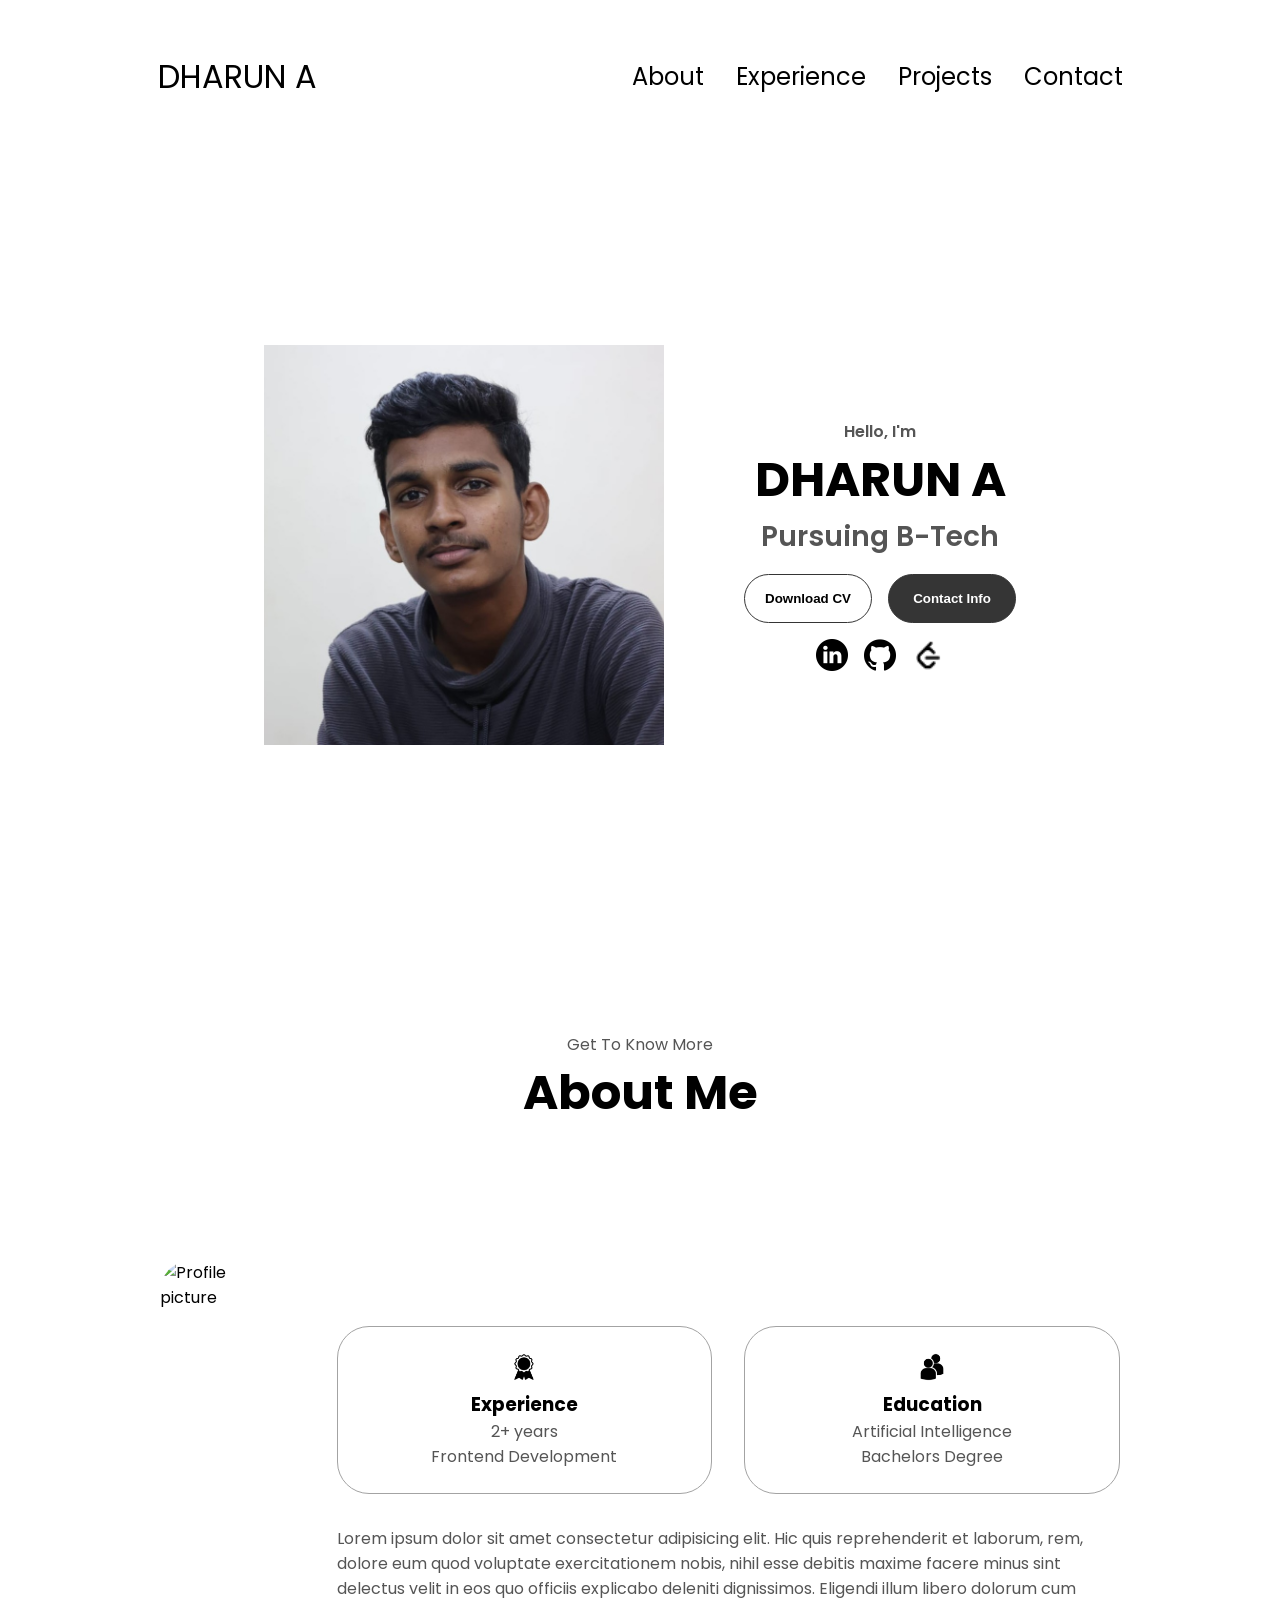
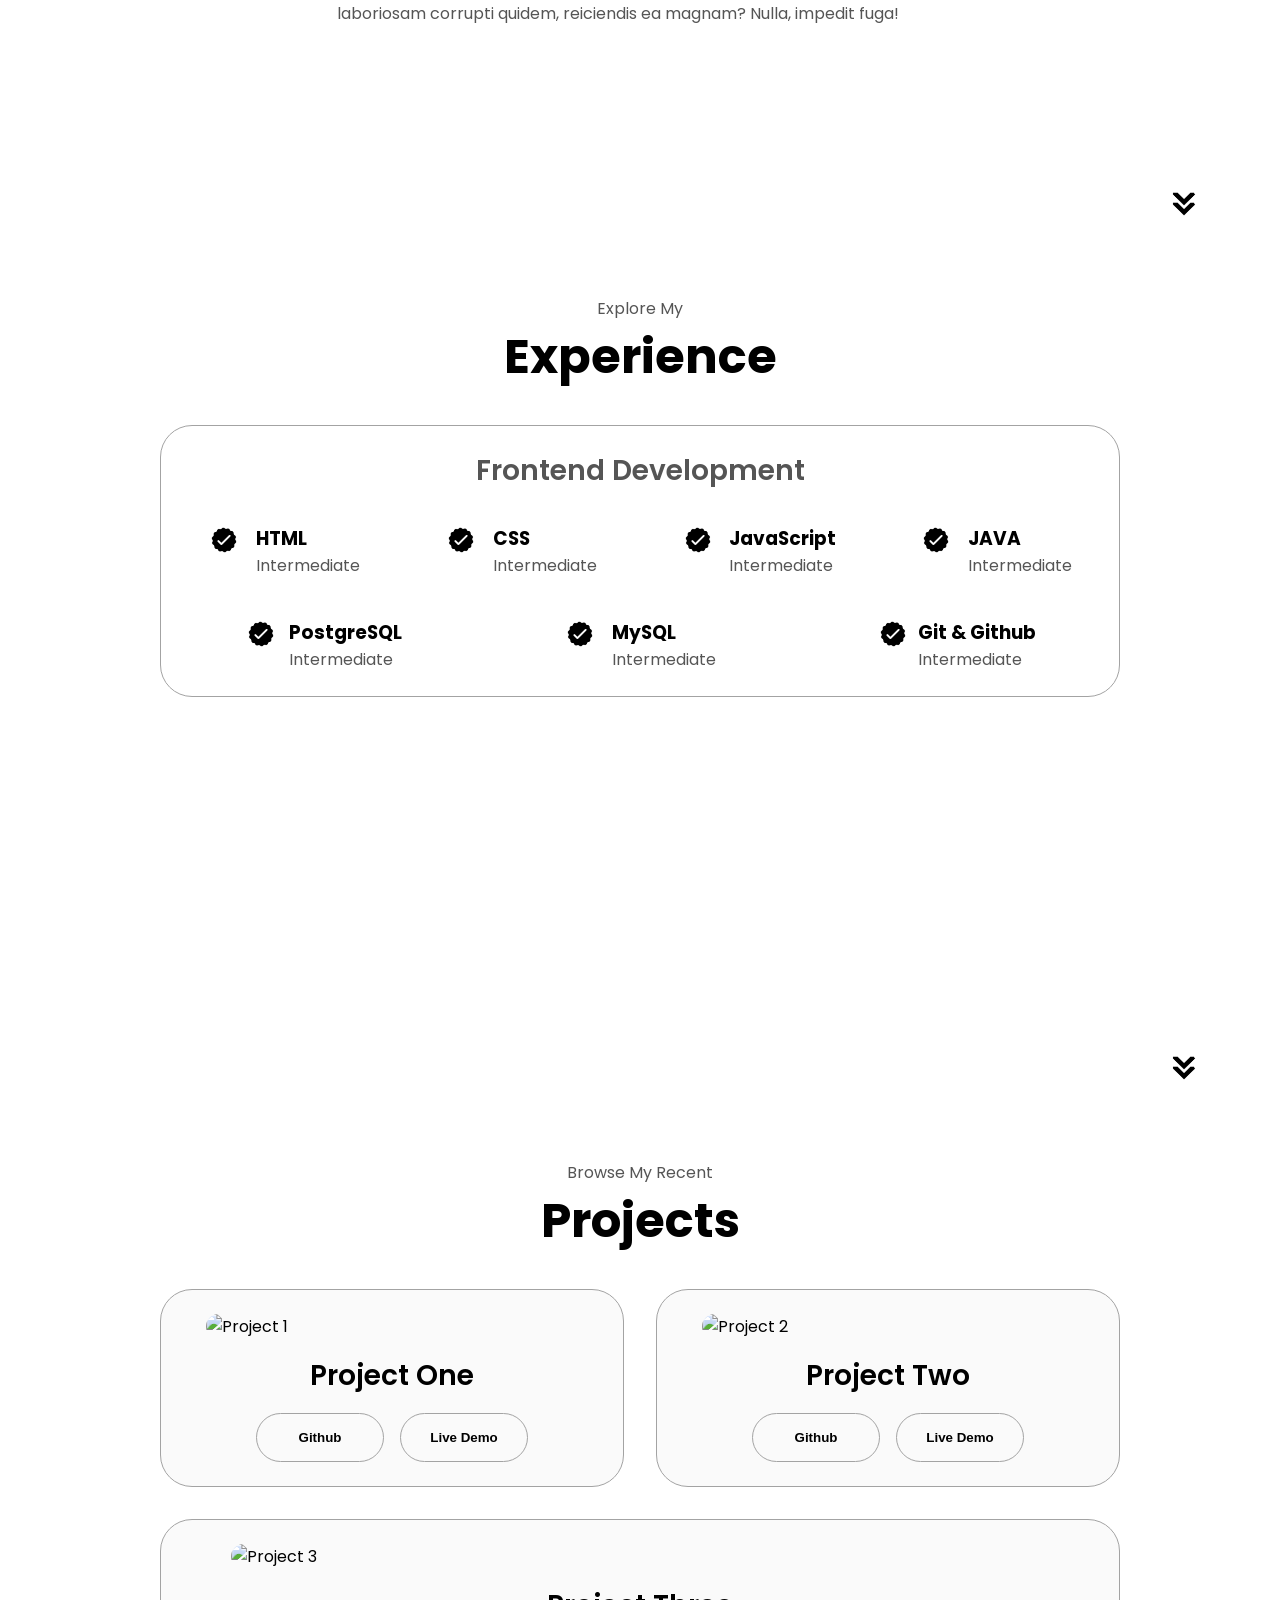
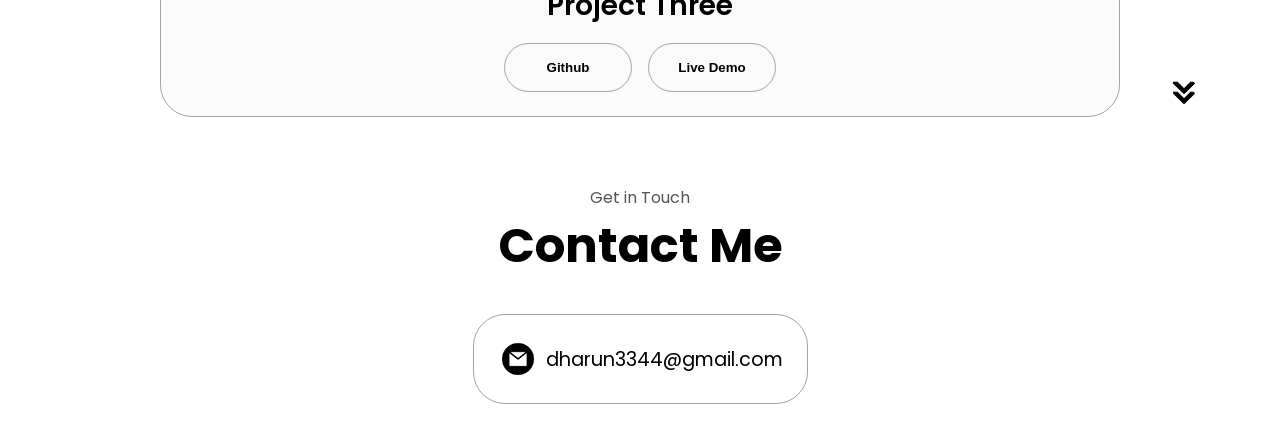
==== index.html @ 6d47576b "deselector codded" ====
<!DOCTYPE html>
<html lang="en">
  <head>
    <meta charset="UTF-8" />
    <meta http-equiv="X-UA-Compatible" content="IE=edge" />
    <meta name="viewport" content="width=device-width, initial-scale=1.0" />
    <title>My Portfolio</title>
    <link rel="stylesheet" href="style.css" />
    <link rel="stylesheet" href="mediaqueries.css" />
  </head>
  <body>
    <nav id="desktop-nav">
      <div class="logo">DHARUN A</div>
      <div>
        <ul class="nav-links">
          <li><a href="#about">About</a></li>
          <li><a href="#experience">Experience</a></li>
          <li><a href="#projects">Projects</a></li>
          <li><a href="#contact">Contact</a></li>
        </ul>
      </div>
    </nav>
    <nav id="hamburger-nav">
      <div class="logo">DHARUN A</div>
      <div class="hamburger-menu">
        <div class="hamburger-icon" onclick="toggleMenu()">
          <span></span>
          <span></span>
          <span></span>
        </div>
        <div class="menu-links">
          <li><a href="#about" onclick="toggleMenu()">About</a></li>
          <li><a href="#experience" onclick="toggleMenu()">Experience</a></li>
          <li><a href="#projects" onclick="toggleMenu()">Projects</a></li>
          <li><a href="#contact" onclick="toggleMenu()">Contact</a></li>
        </div>
      </div>
    </nav>
    <section id="profile">
      <div class="section__pic-container">
        <img src="/assets/Profile-pic.jpg" alt="DHARUN A profile picture" />
      </div>
      <div class="section__text">
        <p class="section__text__p1">Hello, I'm</p>
        <h1 class="title">DHARUN A</h1>
        <p class="section__text__p2">Pursuing B-Tech</p>
        <div class="btn-container">
          <button
            class="btn btn-color-2"
            onclick="window.open('./assets/DHARUN_A-Resume.pdf')"
          >
            Download CV
          </button>
          <button class="btn btn-color-1" onclick="location.href='./#contact'">
            Contact Info
          </button>
        </div>
        <div id="socials-container">
          <img
            src="./assets/linkedin.png"
            alt="My LinkedIn profile"
            class="icon"
            onclick="location.href='https://linkedin.com/in/dharun-a-2475b5290'"
          />
          <img
            src="./assets/github.png"
            alt="My Github profile"
            class="icon"
            onclick="location.href='https://github.com/DHARUN033'"
          />
          <img
            src="./assets/leetcode.png"
            alt="My Leetcode profile"
            class="icon"
            onclick="location.href='https://leetcode.com/DHARUN033'"
          />
        </div>
      </div>
    </section>
    <section id="about">
      <p class="section__text__p1">Get To Know More</p>
      <h1 class="title">About Me</h1>
      <div class="section-container">
        <div class="section__pic-container">
          <img
            src="😊"
            alt="Profile picture"
            class="about-pic"
          />
        </div>
        <div class="about-details-container">
          <div class="about-containers">
            <div class="details-container">
              <img
                src="./assets/experience.png"
                alt="Experience icon"
                class="icon"
              />
              <h3>Experience</h3>
              <p>2+ years <br />Frontend Development</p>
            </div>
            <div class="details-container">
              <img
                src="./assets/education.png"
                alt="Education icon"
                class="icon"
              />
              <h3>Education</h3>
              <p>Artificial Intelligence <br /> Bachelors Degree</p>
            </div>
          </div>
          <div class="text-container">
            <p>
              Lorem ipsum dolor sit amet consectetur adipisicing elit. Hic quis
              reprehenderit et laborum, rem, dolore eum quod voluptate
              exercitationem nobis, nihil esse debitis maxime facere minus sint
              delectus velit in eos quo officiis explicabo deleniti dignissimos.
              Eligendi illum libero dolorum cum laboriosam corrupti quidem,
              reiciendis ea magnam? Nulla, impedit fuga!
            </p>
          </div>
        </div>
      </div>
      <img
        src="./assets/arrow.png"
        alt="Arrow icon"
        class="icon arrow"
        onclick="location.href='./#experience'"
      />
    </section>
    <section id="experience">
      <p class="section__text__p1">Explore My</p>
      <h1 class="title">Experience</h1>
      <div class="experience-details-container">
        <div class="about-containers">
          <div class="details-container">
            <h2 class="experience-sub-title">Frontend Development</h2>
            <div class="article-container">
              <article>
                <img
                  src="./assets/checkmark.png"
                  alt="Experience icon"
                  class="icon"
                />
                <div>
                  <h3>HTML</h3>
                  <p>Intermediate</p>
                </div>
              </article>
              <article>
                <img
                  src="./assets/checkmark.png"
                  alt="Experience icon"
                  class="icon"
                />
                <div>
                  <h3>CSS</h3>
                  <p>Intermediate</p>
                </div>
              </article>
              <article>
                <img
                  src="./assets/checkmark.png"
                  alt="Experience icon"
                  class="icon"
                />
                <div>
                  <h3>JavaScript</h3>
                  <p>Intermediate</p>
                </div>
              </article>
              <article>
                <img
                  src="./assets/checkmark.png"
                  alt="Experience icon"
                  class="icon"
                />
                <div>
                  <h3>JAVA</h3>
                  <p>Intermediate</p>
                </div>
              </article>
              <article>
                <img
                  src="./assets/checkmark.png"
                  alt="Experience icon"
                  class="icon"
                />
                <div>
                  <h3>PostgreSQL</h3>
                  <p>Intermediate</p>
                </div>
              </article>
              <article>
                <img
                  src="./assets/checkmark.png"
                  alt="Experience icon"
                  class="icon"
                />
                <div>
                  <h3>MySQL</h3>
                  <p>Intermediate</p>
                </div>
              </article>
                     <article>
                <img
                  src="./assets/checkmark.png"
                  alt="Experience icon"
                  class="icon"
                />
                <div>
                  <h3>Git & Github</h3>
                  <p>Intermediate</p>
                </div>
              </article>
            </div>
          </div>
        </div>
      </div>
      <img
        src="./assets/arrow.png"
        alt="Arrow icon"
        class="icon arrow"
        onclick="location.href='./#projects'"
      />
    </section>
    <section id="projects">
      <p class="section__text__p1">Browse My Recent</p>
      <h1 class="title">Projects</h1>
      <div class="experience-details-container">
        <div class="about-containers">
          <div class="details-container color-container">
            <div class="article-container">
              <img
                src="./assets/project-1.png"
                alt="Project 1"
                class="project-img"
              />
            </div>
            <h2 class="experience-sub-title project-title">Project One</h2>
            <div class="btn-container">
              <button
                class="btn btn-color-2 project-btn"
                onclick="location.href='https://github.com/'"
              >
                Github
              </button>
              <button
                class="btn btn-color-2 project-btn"
                onclick="location.href='https://github.com/'"
              >
                Live Demo
              </button>
            </div>
          </div>
          <div class="details-container color-container">
            <div class="article-container">
              <img
                src="./assets/project-2.png"
                alt="Project 2"
                class="project-img"
              />
            </div>
            <h2 class="experience-sub-title project-title">Project Two</h2>
            <div class="btn-container">
              <button
                class="btn btn-color-2 project-btn"
                onclick="location.href='https://github.com/'"
              >
                Github
              </button>
              <button
                class="btn btn-color-2 project-btn"
                onclick="location.href='https://github.com/'"
              >
                Live Demo
              </button>
            </div>
          </div>
          <div class="details-container color-container">
            <div class="article-container">
              <img
                src="./assets/project-3.png"
                alt="Project 3"
                class="project-img"
              />
            </div>
            <h2 class="experience-sub-title project-title">Project Three</h2>
            <div class="btn-container">
              <button
                class="btn btn-color-2 project-btn"
                onclick="location.href='https://github.com/'"
              >
                Github
              </button>
              <button
                class="btn btn-color-2 project-btn"
                onclick="location.href='https://github.com/'"
              >
                Live Demo
              </button>
            </div>
          </div>
        </div>
      </div>
      <img
        src="./assets/arrow.png"
        alt="Arrow icon"
        class="icon arrow"
        onclick="location.href='./#contact'"
      />
    </section>
    <section id="contact">
      <p class="section__text__p1">Get in Touch</p>
      <h1 class="title">Contact Me</h1>
      <div class="contact-info-upper-container">
        <div class="contact-info-container">
          <img
            src="./assets/email.png"
            alt="Email icon"
            class="icon contact-icon email-icon"
          />
          <p><a href="mailto:dharun3344@gmail.com">dharun3344@gmail.com</a></p>
        </div>
      </div>
    </section>
    <script src="script.js"></script>
  </body>
</html>
---- style.css ----
/* GENERAL */

@import url("https://fonts.googleapis.com/css2?family=Poppins:wght@300;400;500;600&display=swap");

* {
  margin: 0;
  padding: 0;
  -webkit-touch-callout: none;
  -webkit-user-select: none;
  -khtml-user-select:none;
  -moz-user-select: none;
  -ms-user-select: none;
  user-select: none;
}

body {
  font-family: "Poppins", sans-serif;
}

html {
  scroll-behavior: smooth;
}

p {
  color: rgb(85, 85, 85);
}

/* TRANSITION */

a,
.btn {
  transition: all 300ms ease;
}

/* DESKTOP NAV */

nav,
.nav-links {
  display: flex;
}

nav {
  justify-content: space-around;
  align-items: center;
  height: 17vh;
}

.nav-links {
  gap: 2rem;
  list-style: none;
  font-size: 1.5rem;
}

a {
  color: black;
  text-decoration: none;
  text-decoration-color: white;
}

a:hover {
  color: grey;
  text-decoration: underline;
  text-underline-offset: 1rem;
  text-decoration-color: rgb(181, 181, 181);
}

.logo {
  font-size: 2rem;
}

.logo:hover {
  cursor: default;
}

/* HAMBURGER MENU */

#hamburger-nav {
  display: none;
}

.hamburger-menu {
  position: relative;
  display: inline-block;
}

.hamburger-icon {
  display: flex;
  flex-direction: column;
  justify-content: space-between;
  height: 24px;
  width: 30px;
  cursor: pointer;
}

.hamburger-icon span {
  width: 100%;
  height: 2px;
  background-color: black;
  transition: all 0.3 ease-in-out;
}

.menu-links {
  position: absolute;
  top: 100%;
  right: 0;
  background-color: white;
  width: fit-content;
  max-height: 0;
  overflow: hidden;
  transition: all 0.3 ease-in-out;
}

.menu-links a {
  display: block;
  padding: 10px;
  text-align: center;
  font-size: 1.5rem;
  color: black;
  text-decoration: none;
  transition: all 0.3 ease-in-out;
}

.menu-links li {
  list-style: none;
}

.menu-links.open {
  max-height: 300px;
}

.hamburger-icon.open span:first-child {
  transform: rotate(45deg) translate(10px, 5px);
}

.hamburger-icon.open span:nth-child(2) {
  opacity: 0;
}

.hamburger-icon.open span:last-child {
  transform: rotate(-45deg) translate(10px, -5px);
}

.hamburger-icon span:first-child {
  transform: none;
}

.hamburger-icon span:first-child {
  opacity: 1;
}

.hamburger-icon span:first-child {
  transform: none;
}

/* SECTIONS */

section {
  padding-top: 4vh;
  height: 96vh;
  margin: 0 10rem;
  box-sizing: border-box;
  min-height: fit-content;
}

.section-container {
  display: flex;
}

/* PROFILE SECTION */

#profile {
  display: flex;
  justify-content: center;
  gap: 5rem;
  height: 80vh;
}

.section__pic-container {
  display: flex;
  height: 400px;
  width: 400px;
  margin: auto 0;
}

.section__text {
  align-self: center;
  text-align: center;
}

.section__text p {
  font-weight: 600;
}

.section__text__p1 {
  text-align: center;
}

.section__text__p2 {
  font-size: 1.75rem;
  margin-bottom: 1rem;
}

.title {
  font-size: 3rem;
  text-align: center;
}

#socials-container {
  display: flex;
  justify-content: center;
  margin-top: 1rem;
  gap: 1rem;
}

/* ICONS */

.icon {
  cursor: pointer;
  height: 2rem;
}

/* BUTTONS */

.btn-container {
  display: flex;
  justify-content: center;
  gap: 1rem;
}

.btn {
  font-weight: 600;
  transition: all 300ms ease;
  padding: 1rem;
  width: 8rem;
  border-radius: 2rem;
}

.btn-color-1,
.btn-color-2 {
  border: rgb(53, 53, 53) 0.1rem solid;
}

.btn-color-1:hover,
.btn-color-2:hover {
  cursor: pointer;
}

.btn-color-1,
.btn-color-2:hover {
  background: rgb(53, 53, 53);
  color: white;
}

.btn-color-1:hover {
  background: rgb(0, 0, 0);
}

.btn-color-2 {
  background: none;
}

.btn-color-2:hover {
  border: rgb(255, 255, 255) 0.1rem solid;
}

.btn-container {
  gap: 1rem;
}

/* ABOUT SECTION */

#about {
  position: relative;
}

.about-containers {
  gap: 2rem;
  margin-bottom: 2rem;
  margin-top: 2rem;
}

.about-details-container {
  justify-content: center;
  flex-direction: column;
}

.about-containers,
.about-details-container {
  display: flex;
}

.about-pic {
  border-radius: 2rem;
}

.arrow {
  position: absolute;
  right: -5rem;
  bottom: 2.5rem;
}

.details-container {
  padding: 1.5rem;
  flex: 1;
  background: white;
  border-radius: 2rem;
  border: rgb(53, 53, 53) 0.1rem solid;
  border-color: rgb(163, 163, 163);
  text-align: center;
}

.section-container {
  gap: 4rem;
  height: 80%;
}

.section__pic-container {
  height: 400px;
  width: 400px;
  margin: auto 0;
}

/* EXPERIENCE SECTION */

#experience {
  position: relative;
}

.experience-sub-title {
  color: rgb(85, 85, 85);
  font-weight: 600;
  font-size: 1.75rem;
  margin-bottom: 2rem;
}

.experience-details-container {
  display: flex;
  justify-content: center;
  flex-direction: column;
}

.article-container {
  display: flex;
  text-align: initial;
  flex-wrap: wrap;
  flex-direction: row;
  gap: 2.5rem;
  justify-content: space-around;
}

article {
  display: flex;
  width: 10rem;
  justify-content: space-around;
  gap: 0.5rem;
}

article .icon {
  cursor: default;
}

/* PROJECTS SECTION */

#projects {
  position: relative;
}

.color-container {
  border-color: rgb(163, 163, 163);
  background: rgb(250, 250, 250);
}

.project-img {
  border-radius: 2rem;
  width: 90%;
  height: 90%;
}

.project-title {
  margin: 1rem;
  color: black;
}

.project-btn {
  color: black;
  border-color: rgb(163, 163, 163);
}

/* CONTACT */

#contact {
  display: flex;
  justify-content: center;
  flex-direction: column;
  height: 70vh;
}

.contact-info-upper-container {
  display: flex;
  justify-content: center;
  border-radius: 2rem;
  border: rgb(53, 53, 53) 0.1rem solid;
  border-color: rgb(163, 163, 163);
  background: (250, 250, 250);
  margin: 2rem auto;
  padding: 0.5rem;
}

.contact-info-container {
  display: flex;
  align-items: center;
  justify-content: center;
  gap: 0.5rem;
  margin: 1rem;
}

.contact-info-container p {
  font-size: larger;
}

.contact-icon {
  cursor: default;
}

.email-icon {
  height: 2.5rem;
}

/* FOOTER SECTION */

footer {
  height: 26vh;
  margin: 0 1rem;
}

footer p {
  text-align: center;
}
---- mediaqueries.css ----
@media screen and (max-width: 1400px) {
  #profile {
    height: 83vh;
    margin-bottom: 6rem;
  }
  .about-containers {
    flex-wrap: wrap;
  }
  #contact,
  #projects {
    height: fit-content;
  }
}

@media screen and (max-width: 1200px) {
  #desktop-nav {
    display: none;
  }
  #hamburger-nav {
    display: flex;
  }
  #experience,
  .experience-details-container {
    margin-top: 2rem;
  }
  #profile,
  .section-container {
    display: block;
  }
  .arrow {
    display: none;
  }
  section,
  .section-container {
    height: fit-content;
  }
  section {
    margin: 0 5%;
  }
  .section__pic-container {
    width: 275px;
    height: 275px;
    margin: 0 auto 2rem;
  }
  .about-containers {
    margin-top: 0;
  }
}

@media screen and (max-width: 600px) {
  #contact,
  footer {
    height: 40vh;
  }
  #profile {
    height: 83vh;
    margin-bottom: 0;
  }
  article {
    font-size: 1rem;
  }
  footer nav {
    height: fit-content;
    margin-bottom: 2rem;
  }
  .about-containers,
  .contact-info-upper-container,
  .btn-container {
    flex-wrap: wrap;
  }
  .contact-info-container {
    margin: 0;
  }
  .contact-info-container p,
  .nav-links li a {
    font-size: 1rem;
  }
  .experience-sub-title {
    font-size: 1.25rem;
  }
  .logo {
    font-size: 1.5rem;
  }
  .nav-links {
    flex-direction: column;
    gap: 0.5rem;
    text-align: center;
  }
  .section__pic-container {
    width: auto;
    height: 46vw;
    justify-content: center;
  }
  .section__text__p2 {
    font-size: 1.25rem;
  }
  .title {
    font-size: 2rem;
  }
  .text-container {
    text-align: justify;
  }
}
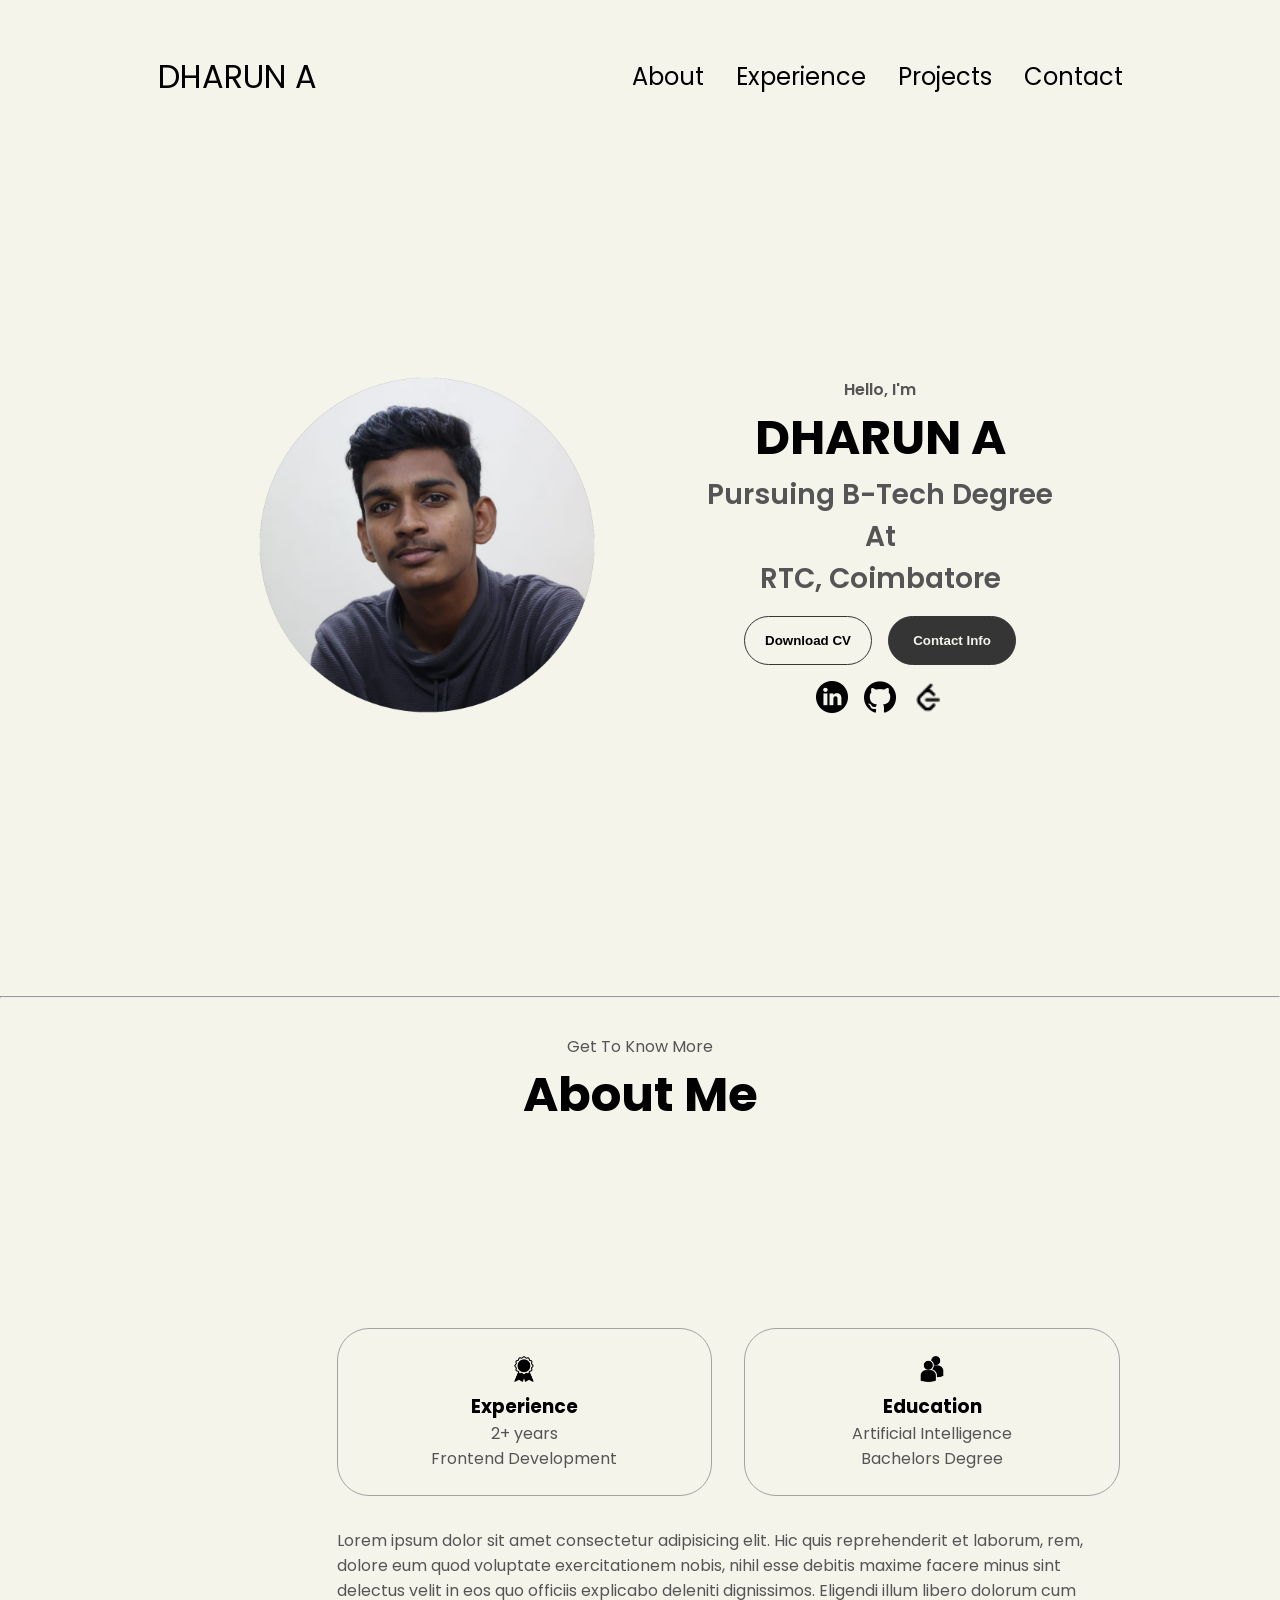
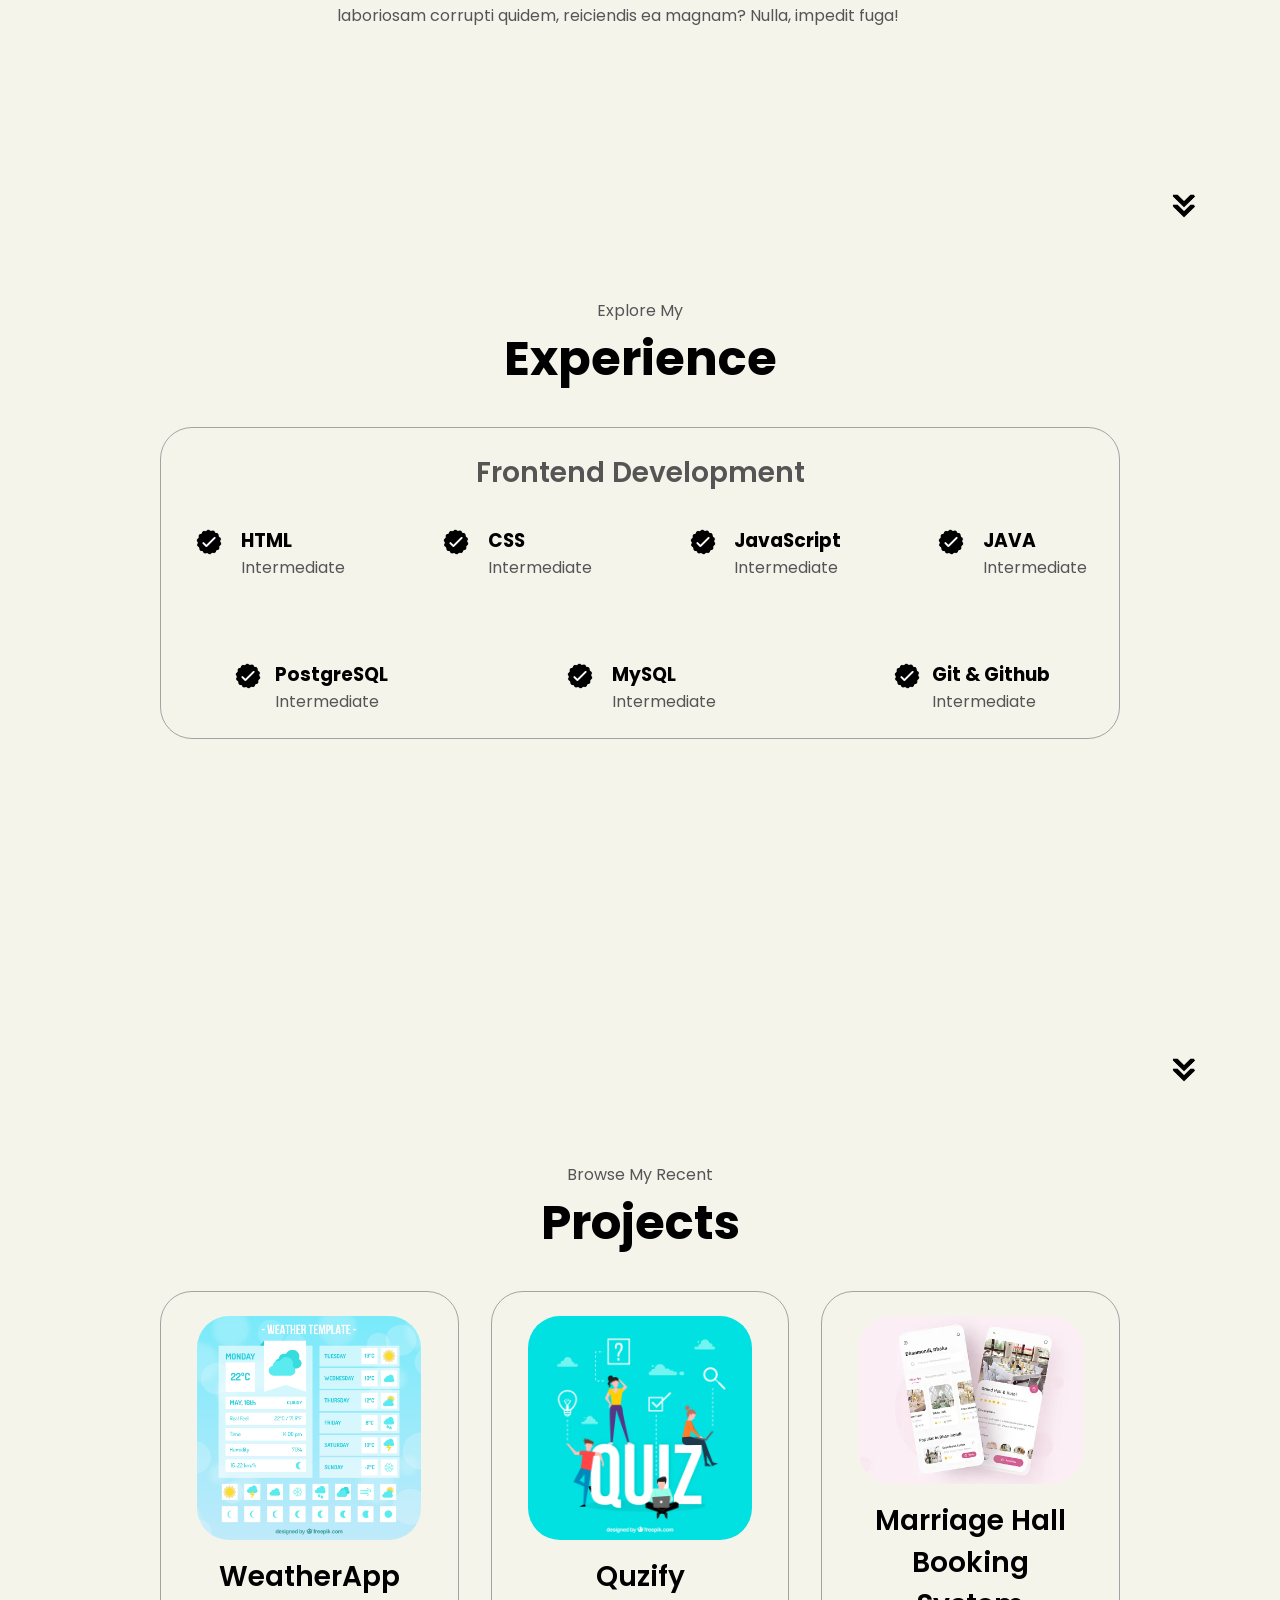
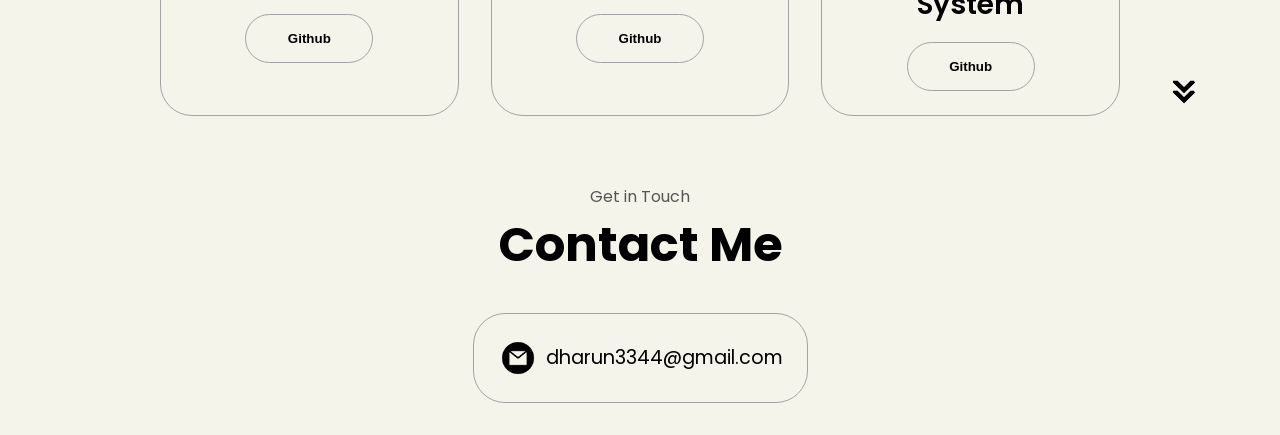
==== commit 7082d826: "projects was added" ====
--- a/index.html
+++ b/index.html
@@ -38,12 +38,12 @@
     </nav>
     <section id="profile">
       <div class="section__pic-container">
-        <img src="/assets/Profile-pic.jpg" alt="DHARUN A profile picture" />
+        <img src="/assets/profile-pic.png" alt="DHARUN A profile picture" />
       </div>
       <div class="section__text">
         <p class="section__text__p1">Hello, I'm</p>
         <h1 class="title">DHARUN A</h1>
-        <p class="section__text__p2">Pursuing B-Tech</p>
+        <p class="section__text__p2">Pursuing B-Tech Degree <br> At <br> RTC, Coimbatore</p>
         <div class="btn-container">
           <button
             class="btn btn-color-2"
@@ -77,16 +77,17 @@
         </div>
       </div>
     </section>
+    <hr >
     <section id="about">
       <p class="section__text__p1">Get To Know More</p>
       <h1 class="title">About Me</h1>
       <div class="section-container">
         <div class="section__pic-container">
-          <img
-            src="😊"
+          <!-- <img
+            src="/assets/experience-pic.jpeg"
             alt="Profile picture"
             class="about-pic"
-          />
+          /> -->
         </div>
         <div class="about-details-container">
           <div class="about-containers">
@@ -232,73 +233,73 @@
           <div class="details-container color-container">
             <div class="article-container">
               <img
-                src="./assets/project-1.png"
+                src="/assets/project-1.jpg"
                 alt="Project 1"
                 class="project-img"
               />
             </div>
-            <h2 class="experience-sub-title project-title">Project One</h2>
+            <h2 class="experience-sub-title project-title">WeatherApp</h2>
             <div class="btn-container">
               <button
                 class="btn btn-color-2 project-btn"
-                onclick="location.href='https://github.com/'"
+                onclick="location.href='https://github.com/DHARUN033/WeathersApp.git'"
               >
                 Github
               </button>
-              <button
+              <!-- <button
                 class="btn btn-color-2 project-btn"
                 onclick="location.href='https://github.com/'"
               >
                 Live Demo
-              </button>
+              </button> -->
             </div>
           </div>
           <div class="details-container color-container">
             <div class="article-container">
               <img
-                src="./assets/project-2.png"
+                src="/assets/project-2.jpg"
                 alt="Project 2"
                 class="project-img"
               />
             </div>
-            <h2 class="experience-sub-title project-title">Project Two</h2>
+            <h2 class="experience-sub-title project-title">Quzify</h2>
             <div class="btn-container">
               <button
                 class="btn btn-color-2 project-btn"
-                onclick="location.href='https://github.com/'"
+                onclick="location.href='https://github.com/DHARUN033/Quizify.git'"
               >
                 Github
               </button>
-              <button
+              <!-- <button
                 class="btn btn-color-2 project-btn"
                 onclick="location.href='https://github.com/'"
               >
                 Live Demo
-              </button>
+              </button> -->
             </div>
           </div>
           <div class="details-container color-container">
             <div class="article-container">
               <img
-                src="./assets/project-3.png"
+                src="assets/project-3.webp"
                 alt="Project 3"
                 class="project-img"
               />
             </div>
-            <h2 class="experience-sub-title project-title">Project Three</h2>
+            <h2 class="experience-sub-title project-title">Marriage Hall Booking System</h2>
             <div class="btn-container">
               <button
                 class="btn btn-color-2 project-btn"
-                onclick="location.href='https://github.com/'"
+                onclick="location.href='https://github.com/DHARUN033/MarriageHallBookingPage.git'"
               >
                 Github
               </button>
-              <button
+              <!-- <button
                 class="btn btn-color-2 project-btn"
                 onclick="location.href='https://github.com/'"
               >
                 Live Demo
-              </button>
+              </button> -->
             </div>
           </div>
         </div>
--- a/style.css
+++ b/style.css
@@ -5,6 +5,7 @@
 * {
   margin: 0;
   padding: 0;
+  background-color: #F5F4EB;
   -webkit-touch-callout: none;
   -webkit-user-select: none;
   -khtml-user-select:none;
@@ -54,7 +55,7 @@
 a {
   color: black;
   text-decoration: none;
-  text-decoration-color: white;
+  text-decoration-color: #F5F4EB;
 }
 
 a:hover {
@@ -103,7 +104,7 @@
   position: absolute;
   top: 100%;
   right: 0;
-  background-color: white;
+  background-color: #F5F4EB;
   width: fit-content;
   max-height: 0;
   overflow: hidden;
@@ -248,7 +249,7 @@
 .btn-color-1,
 .btn-color-2:hover {
   background: rgb(53, 53, 53);
-  color: white;
+  color: #F5F4EB;
 }
 
 .btn-color-1:hover {
@@ -260,7 +261,7 @@
 }
 
 .btn-color-2:hover {
-  border: rgb(255, 255, 255) 0.1rem solid;
+  border: #F5F4EB 0.1rem solid;
 }
 
 .btn-container {
@@ -302,7 +303,7 @@
 .details-container {
   padding: 1.5rem;
   flex: 1;
-  background: white;
+  background: #F5F4EB;
   border-radius: 2rem;
   border: rgb(53, 53, 53) 0.1rem solid;
   border-color: rgb(163, 163, 163);
@@ -338,13 +339,12 @@
   justify-content: center;
   flex-direction: column;
 }
-
 .article-container {
   display: flex;
   text-align: initial;
   flex-wrap: wrap;
   flex-direction: row;
-  gap: 2.5rem;
+  gap: 5rem;
   justify-content: space-around;
 }
 
@@ -367,7 +367,7 @@
 
 .color-container {
   border-color: rgb(163, 163, 163);
-  background: rgb(250, 250, 250);
+  background: #F5F4EB;
 }
 
 .project-img {
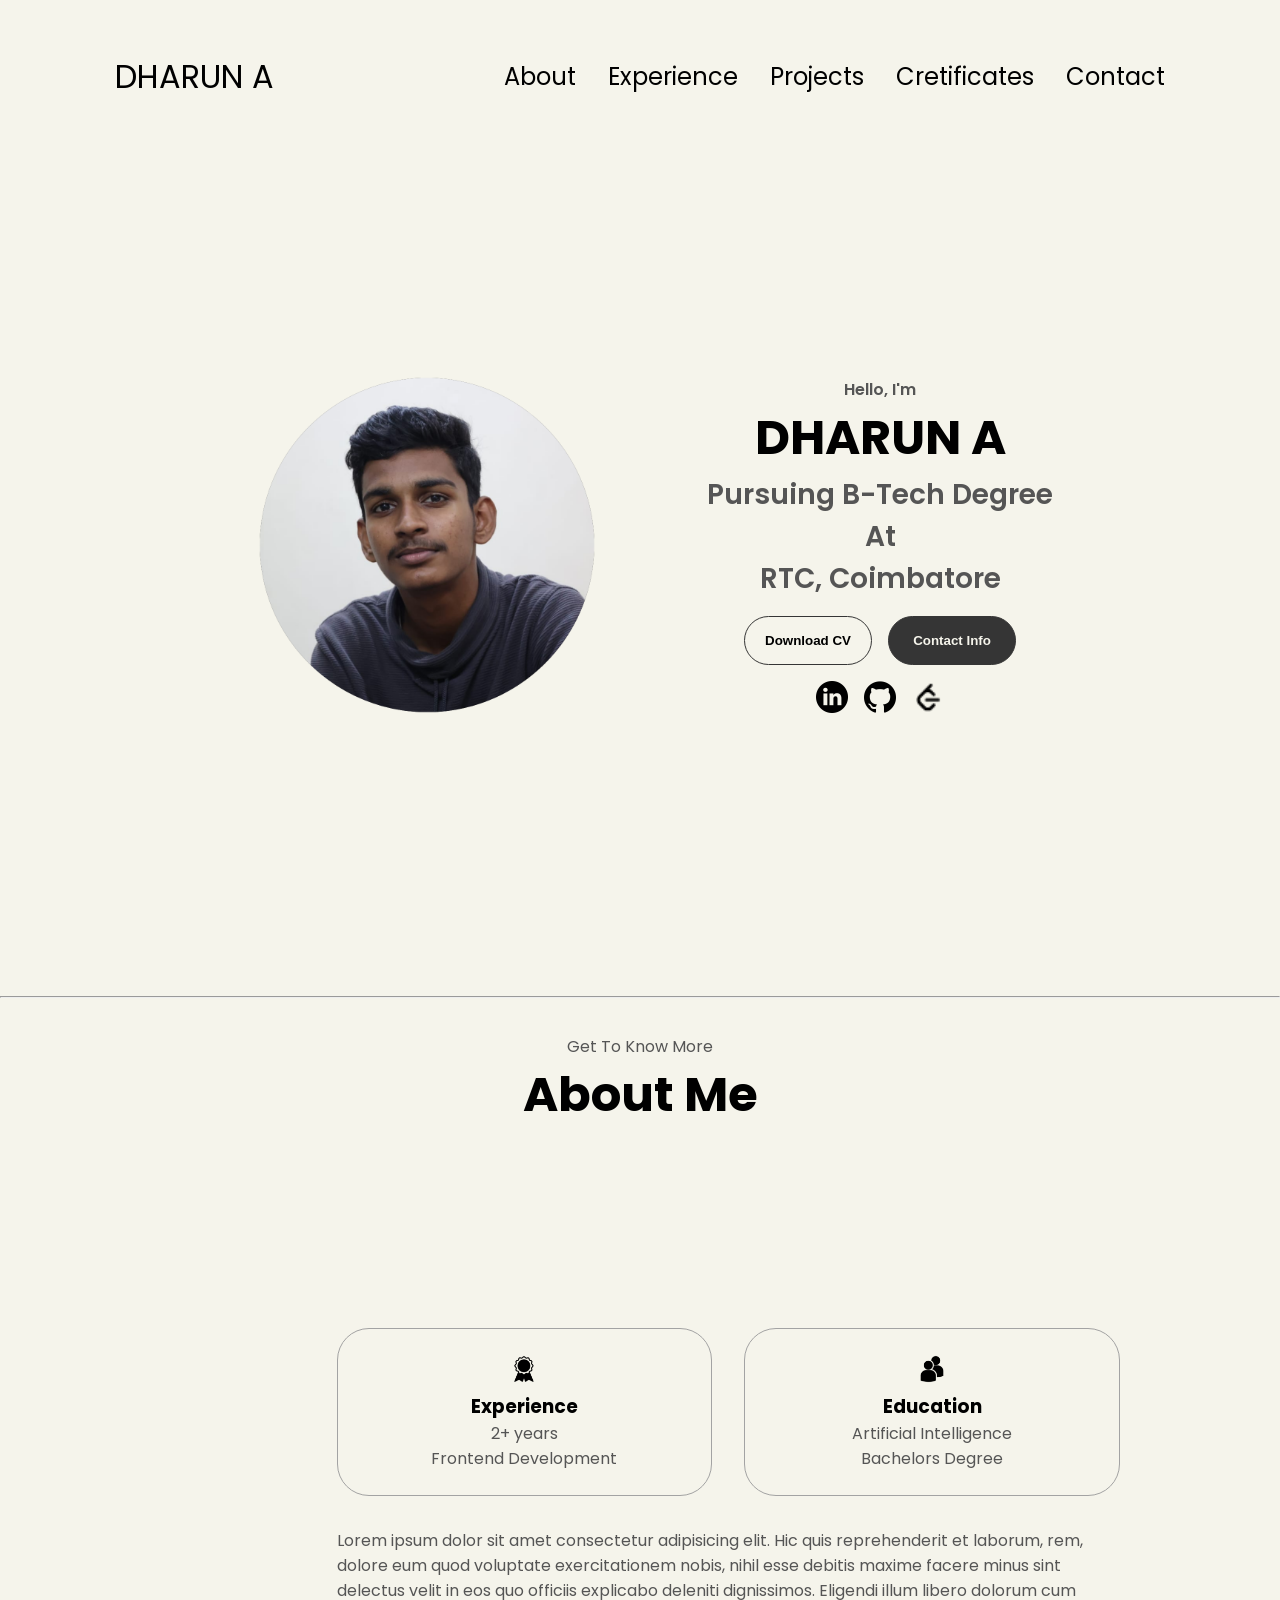
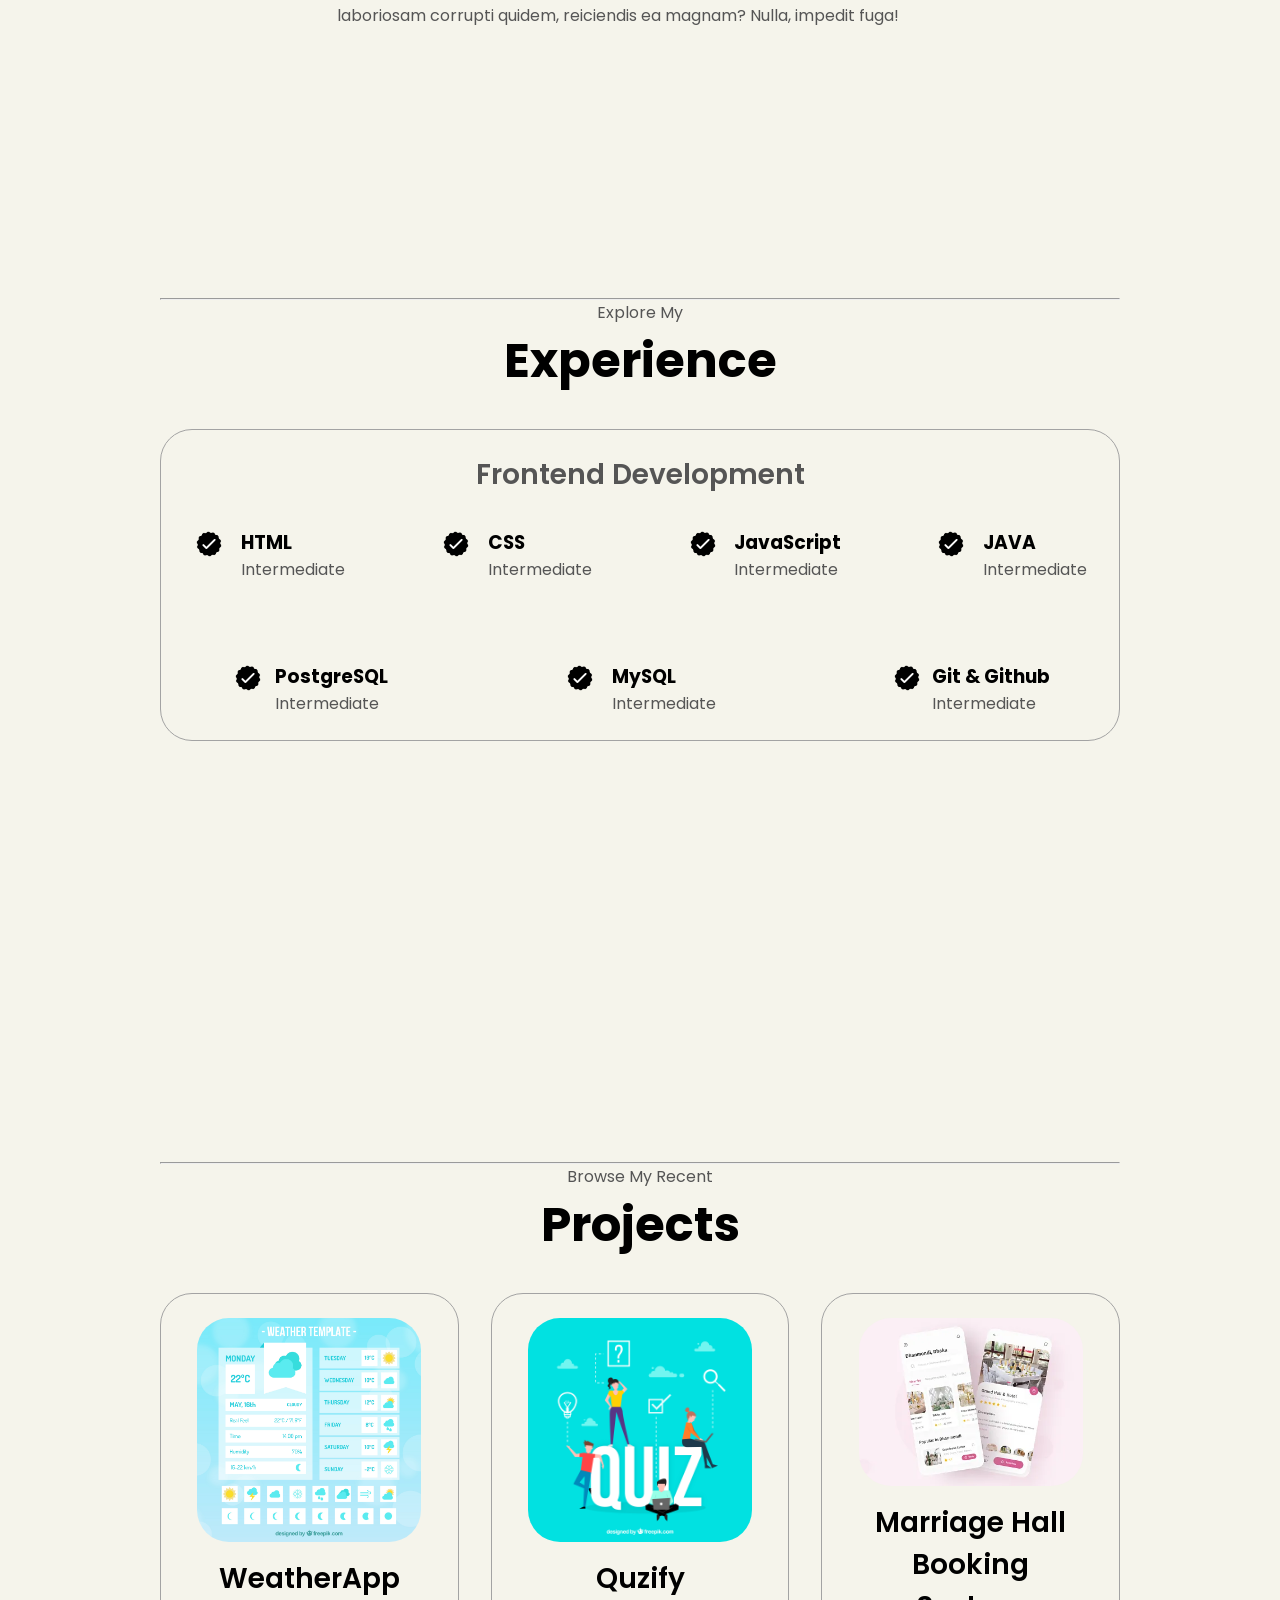
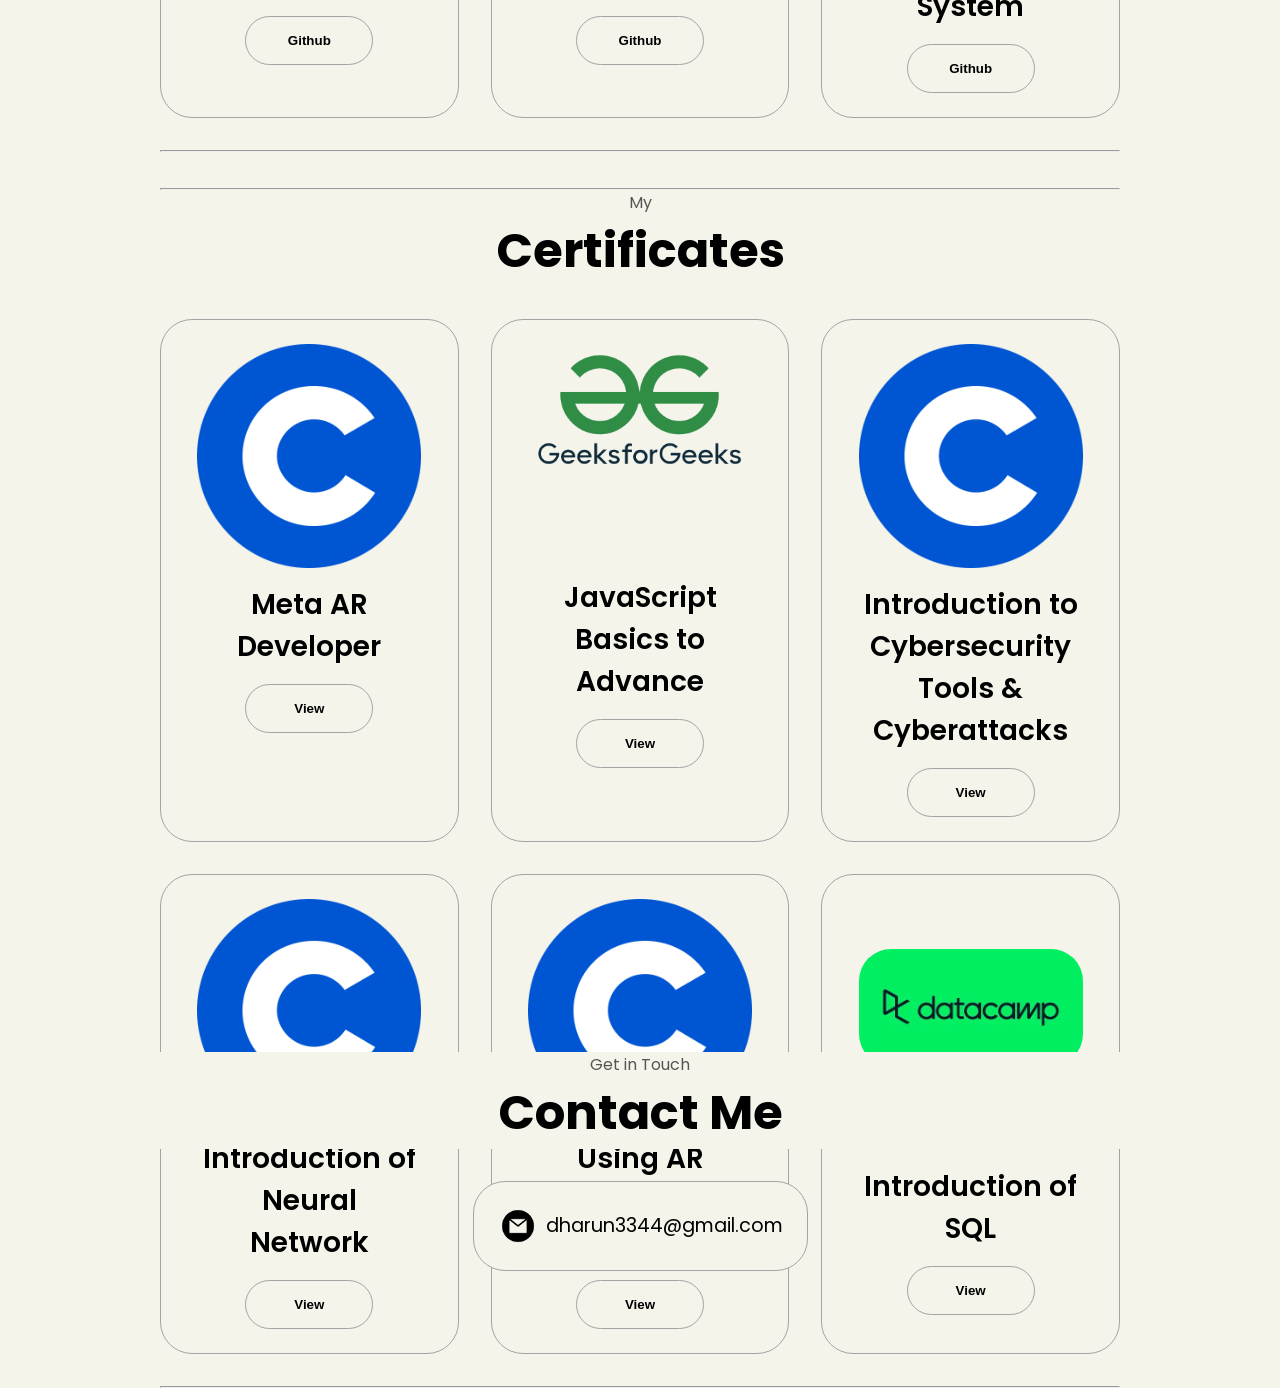
==== commit 24d525c0: "Certificate session added" ====
--- a/index.html
+++ b/index.html
@@ -9,6 +9,7 @@
     <link rel="stylesheet" href="mediaqueries.css" />
   </head>
   <body>
+  <!-- Navigation -->
     <nav id="desktop-nav">
       <div class="logo">DHARUN A</div>
       <div>
@@ -16,10 +17,12 @@
           <li><a href="#about">About</a></li>
           <li><a href="#experience">Experience</a></li>
           <li><a href="#projects">Projects</a></li>
+          <li><a href="#certificate">Cretificates</a></li>
           <li><a href="#contact">Contact</a></li>
         </ul>
       </div>
     </nav>
+    <!-- Hamburger Navigation for Mobile -->
     <nav id="hamburger-nav">
       <div class="logo">DHARUN A</div>
       <div class="hamburger-menu">
@@ -32,10 +35,12 @@
           <li><a href="#about" onclick="toggleMenu()">About</a></li>
           <li><a href="#experience" onclick="toggleMenu()">Experience</a></li>
           <li><a href="#projects" onclick="toggleMenu()">Projects</a></li>
+          <li><a href="#certificate" onclick="toggleMenu()">Certificates</a></li>
           <li><a href="#contact" onclick="toggleMenu()">Contact</a></li>
         </div>
       </div>
     </nav>
+    <!-- Landing Page -->
     <section id="profile">
       <div class="section__pic-container">
         <img src="/assets/profile-pic.png" alt="DHARUN A profile picture" />
@@ -78,16 +83,13 @@
       </div>
     </section>
     <hr >
+    <!-- About -->
     <section id="about">
       <p class="section__text__p1">Get To Know More</p>
       <h1 class="title">About Me</h1>
       <div class="section-container">
         <div class="section__pic-container">
-          <!-- <img
-            src="/assets/experience-pic.jpeg"
-            alt="Profile picture"
-            class="about-pic"
-          /> -->
+
         </div>
         <div class="about-details-container">
           <div class="about-containers">
@@ -122,14 +124,10 @@
           </div>
         </div>
       </div>
-      <img
-        src="./assets/arrow.png"
-        alt="Arrow icon"
-        class="icon arrow"
-        onclick="location.href='./#experience'"
-      />
+<!-- Experience -->
     </section>
     <section id="experience">
+      <hr>
       <p class="section__text__p1">Explore My</p>
       <h1 class="title">Experience</h1>
       <div class="experience-details-container">
@@ -218,14 +216,10 @@
           </div>
         </div>
       </div>
-      <img
-        src="./assets/arrow.png"
-        alt="Arrow icon"
-        class="icon arrow"
-        onclick="location.href='./#projects'"
-      />
+    <!-- Project -->
     </section>
     <section id="projects">
+      <hr>
       <p class="section__text__p1">Browse My Recent</p>
       <h1 class="title">Projects</h1>
       <div class="experience-details-container">
@@ -246,12 +240,6 @@
               >
                 Github
               </button>
-              <!-- <button
-                class="btn btn-color-2 project-btn"
-                onclick="location.href='https://github.com/'"
-              >
-                Live Demo
-              </button> -->
             </div>
           </div>
           <div class="details-container color-container">
@@ -270,12 +258,6 @@
               >
                 Github
               </button>
-              <!-- <button
-                class="btn btn-color-2 project-btn"
-                onclick="location.href='https://github.com/'"
-              >
-                Live Demo
-              </button> -->
             </div>
           </div>
           <div class="details-container color-container">
@@ -293,24 +275,134 @@
                 onclick="location.href='https://github.com/DHARUN033/MarriageHallBookingPage.git'"
               >
                 Github
+            </button>
+            </div>
+          </div>
+        </div>
+      </div>
+      <hr>
+    </section>
+    <!-- Certificate -->
+    </section>
+    <section id="certificate">
+      <hr>
+      <p class="section__text__p1">My</p>
+      <h1 class="title">Certificates</h1>
+      <div class="experience-details-container">
+        <div class="about-containers">
+          <div class="details-container color-container">
+            <div class="article-container">
+              <img
+                src="assets/Coursera-logo.png"
+                alt="Certificate-1"
+                class="project-img"
+              />
+            </div>
+            <h2 class="experience-sub-title project-title">Meta AR Developer</h2>
+            <div class="btn-container">
+              <button
+                class="btn btn-color-2 project-btn"
+                onclick="window.location.href='😊'"
+              >
+                View
               </button>
-              <!-- <button
-                class="btn btn-color-2 project-btn"
-                onclick="location.href='https://github.com/'"
-              >
-                Live Demo
-              </button> -->
-            </div>
-          </div>
-        </div>
-      </div>
-      <img
-        src="./assets/arrow.png"
-        alt="Arrow icon"
-        class="icon arrow"
-        onclick="location.href='./#contact'"
-      />
-    </section>
+            </div>
+          </div>
+          <div class="details-container color-container">
+            <div class="article-container">
+              <img
+                src="assets/gfg-logo.png"
+                alt="Certificate-2"
+                class="project-img"
+              />
+            </div>
+            <h2 class="experience-sub-title project-title" style="margin-top: 100px;">JavaScript Basics to Advance</h2>
+            <div class="btn-container">
+              <button
+                class="btn btn-color-2 project-btn"
+                onclick="location.href='😊'"
+              >
+                View
+              </button>
+            </div>
+          </div>
+          <div class="details-container color-container">
+            <div class="article-container">
+              <img
+                src="/assets/Coursera-logo.png"
+                alt="Certificate-3"
+                class="project-img"
+              />
+            </div>
+            <h2 class="experience-sub-title project-title">Introduction to Cybersecurity Tools & Cyberattacks</h2>
+            <div class="btn-container">
+              <button
+                class="btn btn-color-2 project-btn"
+                onclick="location.href='😊'"
+              >
+                View
+            </button>
+            </div>
+          </div>
+          <div class="details-container color-container">
+            <div class="article-container">
+              <img
+                src="/assets/Coursera-logo.png"
+                alt="Certificate-3"
+                class="project-img"
+              />
+            </div>
+            <h2 class="experience-sub-title project-title">Introduction of Neural Network</h2>
+            <div class="btn-container">
+              <button
+                class="btn btn-color-2 project-btn"
+                onclick="location.href='😊'"
+              >
+                View
+            </button>
+            </div>
+          </div>
+          <div class="details-container color-container">
+            <div class="article-container">
+              <img
+                src="/assets/Coursera-logo.png"
+                alt="Certificate-3"
+                class="project-img"
+              />
+            </div>
+            <h2 class="experience-sub-title project-title">Using AR Foundation in Unity</h2>
+            <div class="btn-container">
+              <button
+                class="btn btn-color-2 project-btn"
+                onclick="location.href='😊'"
+              >
+                View
+            </button>
+            </div>
+          </div>
+          <div class="details-container color-container">
+            <div class="article-container">
+              <img
+                src="assets/DataCamp-logo.webp"
+                alt="Certificate-3"
+                class="project-img"
+              style="margin-top: 50px;"/>
+            </div>
+            <h2 class="experience-sub-title project-title" style="margin-top: 100px;">Introduction of SQL</h2>
+            <div class="btn-container">
+              <button
+                class="btn btn-color-2 project-btn"
+                onclick="location.href='https://github.com/DHARUN033/MarriageHallBookingPage.git'"
+              >
+                View
+            </button>
+            </div>
+          </div>
+        </div>
+      </div>
+      <hr>
+    </section>
+    <!-- Content -->
     <section id="contact">
       <p class="section__text__p1">Get in Touch</p>
       <h1 class="title">Contact Me</h1>
@@ -325,6 +417,7 @@
         </div>
       </div>
     </section>
+    <!-- Footer -->
     <script src="script.js"></script>
   </body>
 </html>
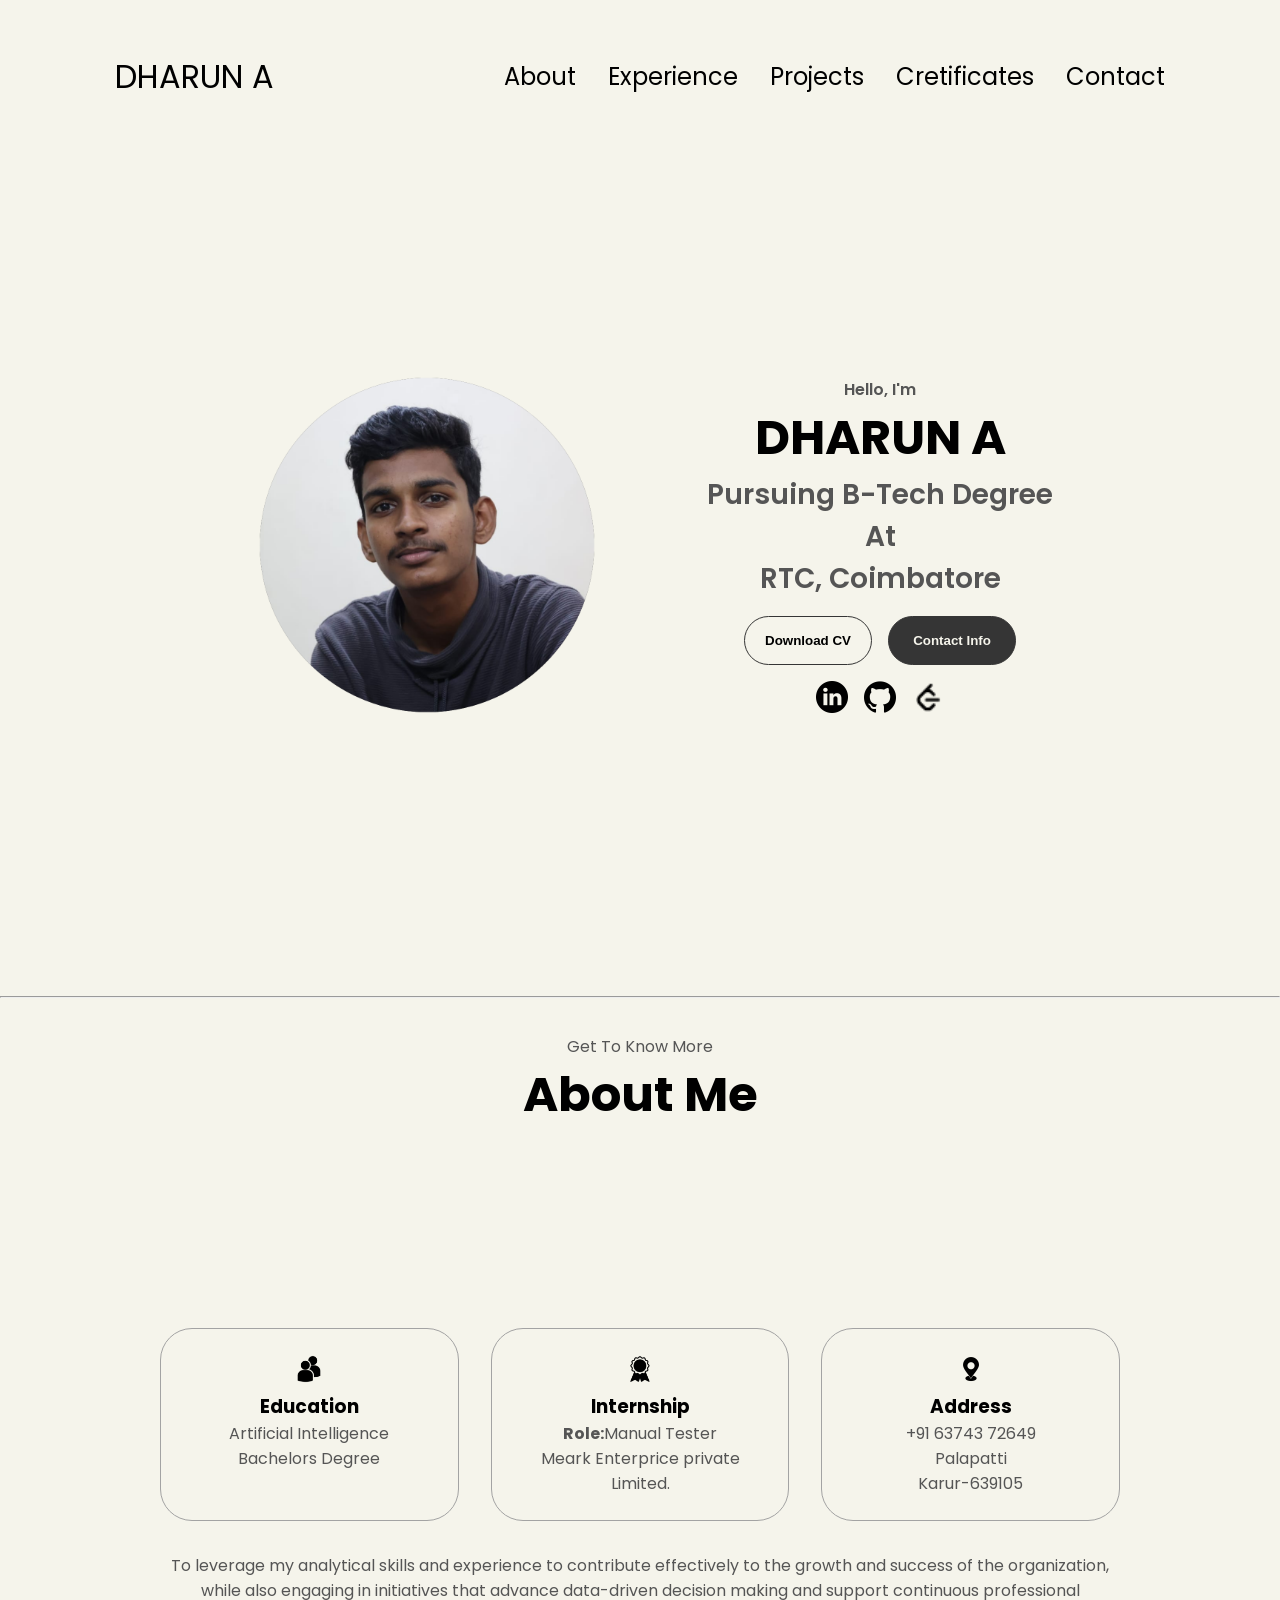
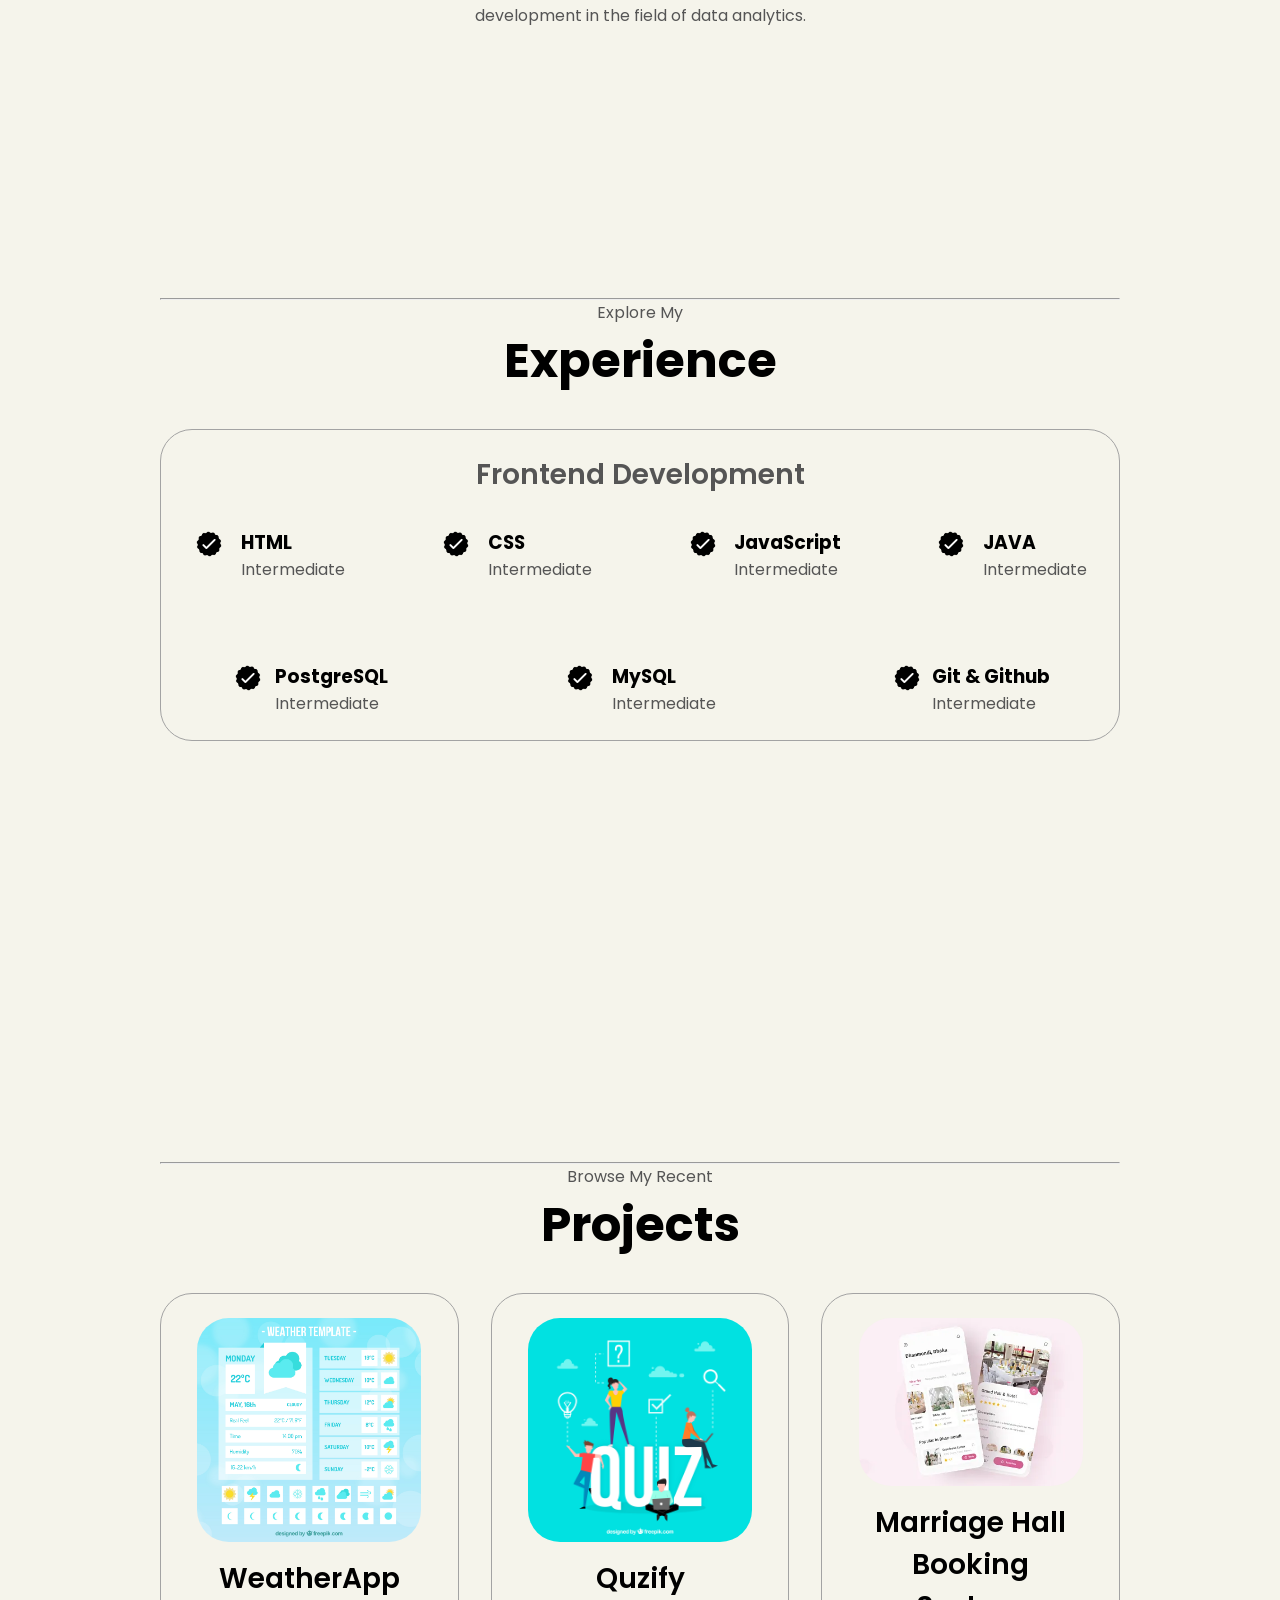
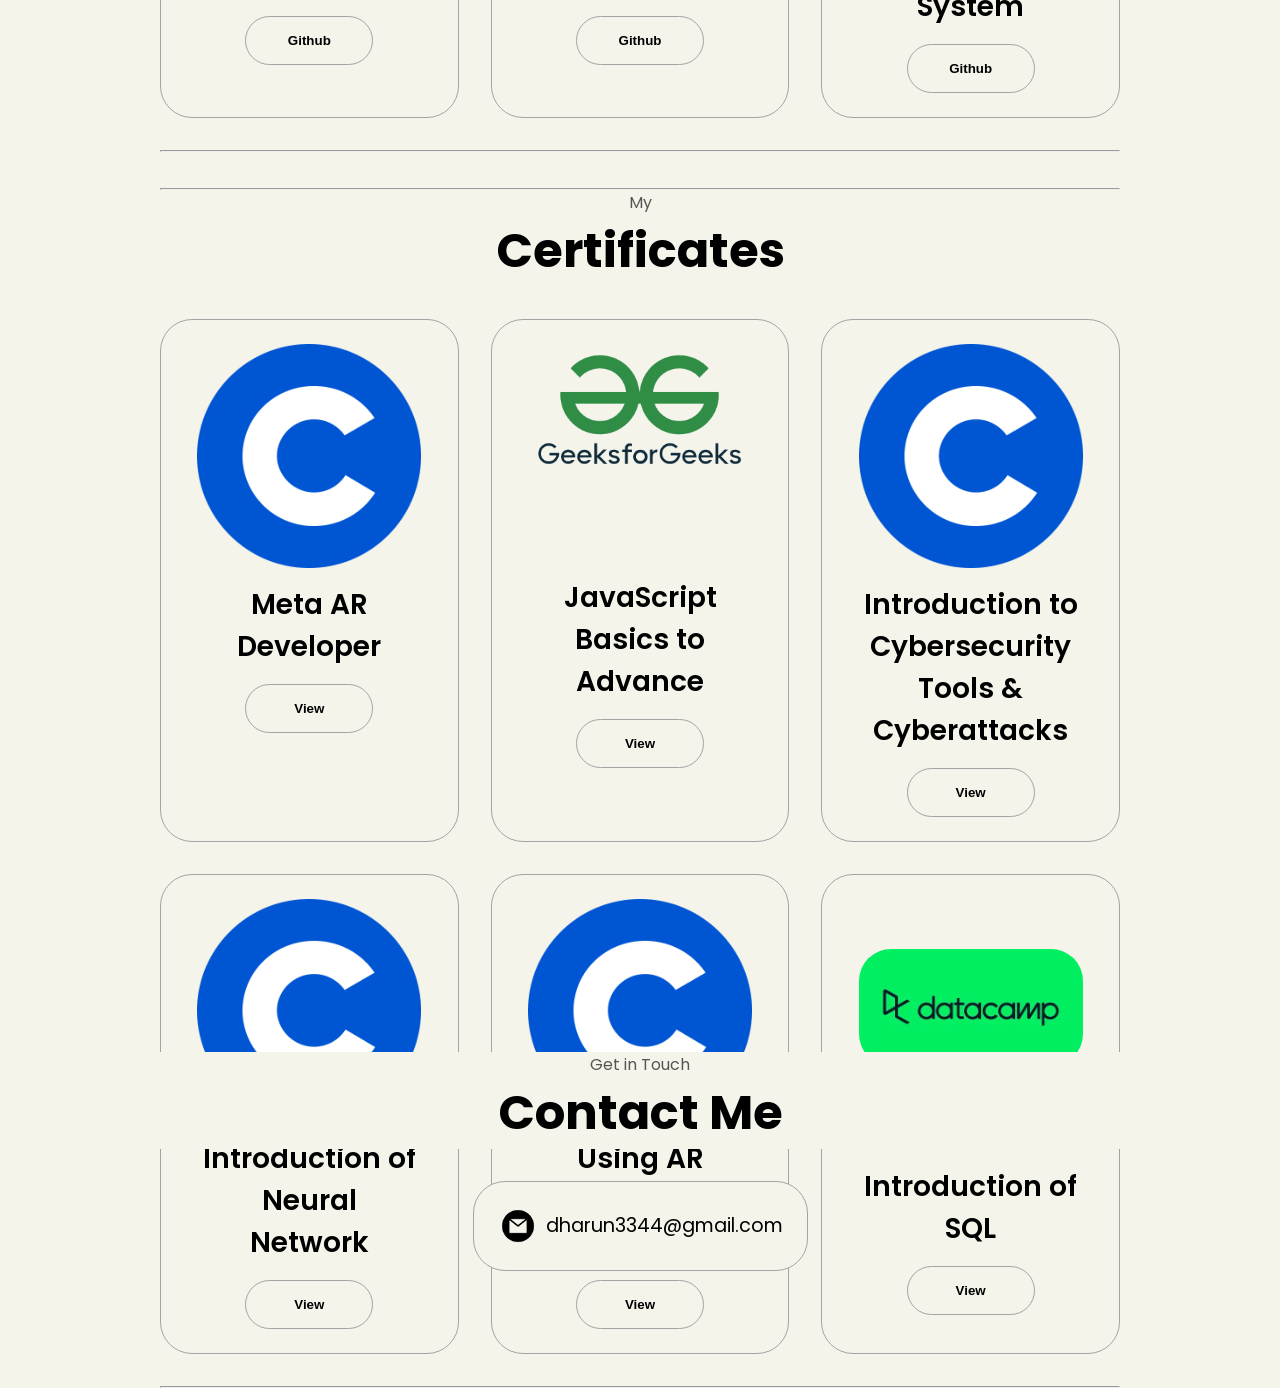
==== commit edd2f8b5: "About page completed" ====
--- a/index.html
+++ b/index.html
@@ -88,38 +88,44 @@
       <p class="section__text__p1">Get To Know More</p>
       <h1 class="title">About Me</h1>
       <div class="section-container">
-        <div class="section__pic-container">
-
-        </div>
         <div class="about-details-container">
           <div class="about-containers">
+        
+            <div class="details-container">
+              <img
+                src="./assets/education.png"
+                alt="Education icon"
+                class="icon"
+              />
+              <h3>Education</h3>
+              <p>Artificial Intelligence <br /> Bachelors Degree</p>
+            </div>
             <div class="details-container">
               <img
                 src="./assets/experience.png"
                 alt="Experience icon"
                 class="icon"
               />
-              <h3>Experience</h3>
-              <p>2+ years <br />Frontend Development</p>
+              <h3>Internship</h3>
+              <p><b>Role:</b>Manual Tester <br>Meark Enterprice private Limited.</p>
             </div>
             <div class="details-container">
               <img
-                src="./assets/education.png"
-                alt="Education icon"
+                src="/assets/location loho.png"
+                alt="Experience icon"
                 class="icon"
               />
-              <h3>Education</h3>
-              <p>Artificial Intelligence <br /> Bachelors Degree</p>
+              <h3>Address</h3>
+              <p>+91 63743 72649 <br> Palapatti <br> Karur-639105</p>
             </div>
           </div>
           <div class="text-container">
             <p>
-              Lorem ipsum dolor sit amet consectetur adipisicing elit. Hic quis
-              reprehenderit et laborum, rem, dolore eum quod voluptate
-              exercitationem nobis, nihil esse debitis maxime facere minus sint
-              delectus velit in eos quo officiis explicabo deleniti dignissimos.
-              Eligendi illum libero dolorum cum laboriosam corrupti quidem,
-              reiciendis ea magnam? Nulla, impedit fuga!
+              To leverage my analytical skills and experience to contribute
+ effectively to the growth and success of the organization, while
+ also engaging in initiatives that advance data-driven decision
+making and support continuous professional development in the
+ field of data analytics.
             </p>
           </div>
         </div>
--- a/style.css
+++ b/style.css
@@ -282,7 +282,9 @@
 
 .about-details-container {
   justify-content: center;
+  text-align: center;
   flex-direction: column;
+
 }
 
 .about-containers,
@@ -308,6 +310,7 @@
   border: rgb(53, 53, 53) 0.1rem solid;
   border-color: rgb(163, 163, 163);
   text-align: center;
+  /* justify-content: center; */
 }
 
 .section-container {
@@ -315,11 +318,6 @@
   height: 80%;
 }
 
-.section__pic-container {
-  height: 400px;
-  width: 400px;
-  margin: auto 0;
-}
 
 /* EXPERIENCE SECTION */
 
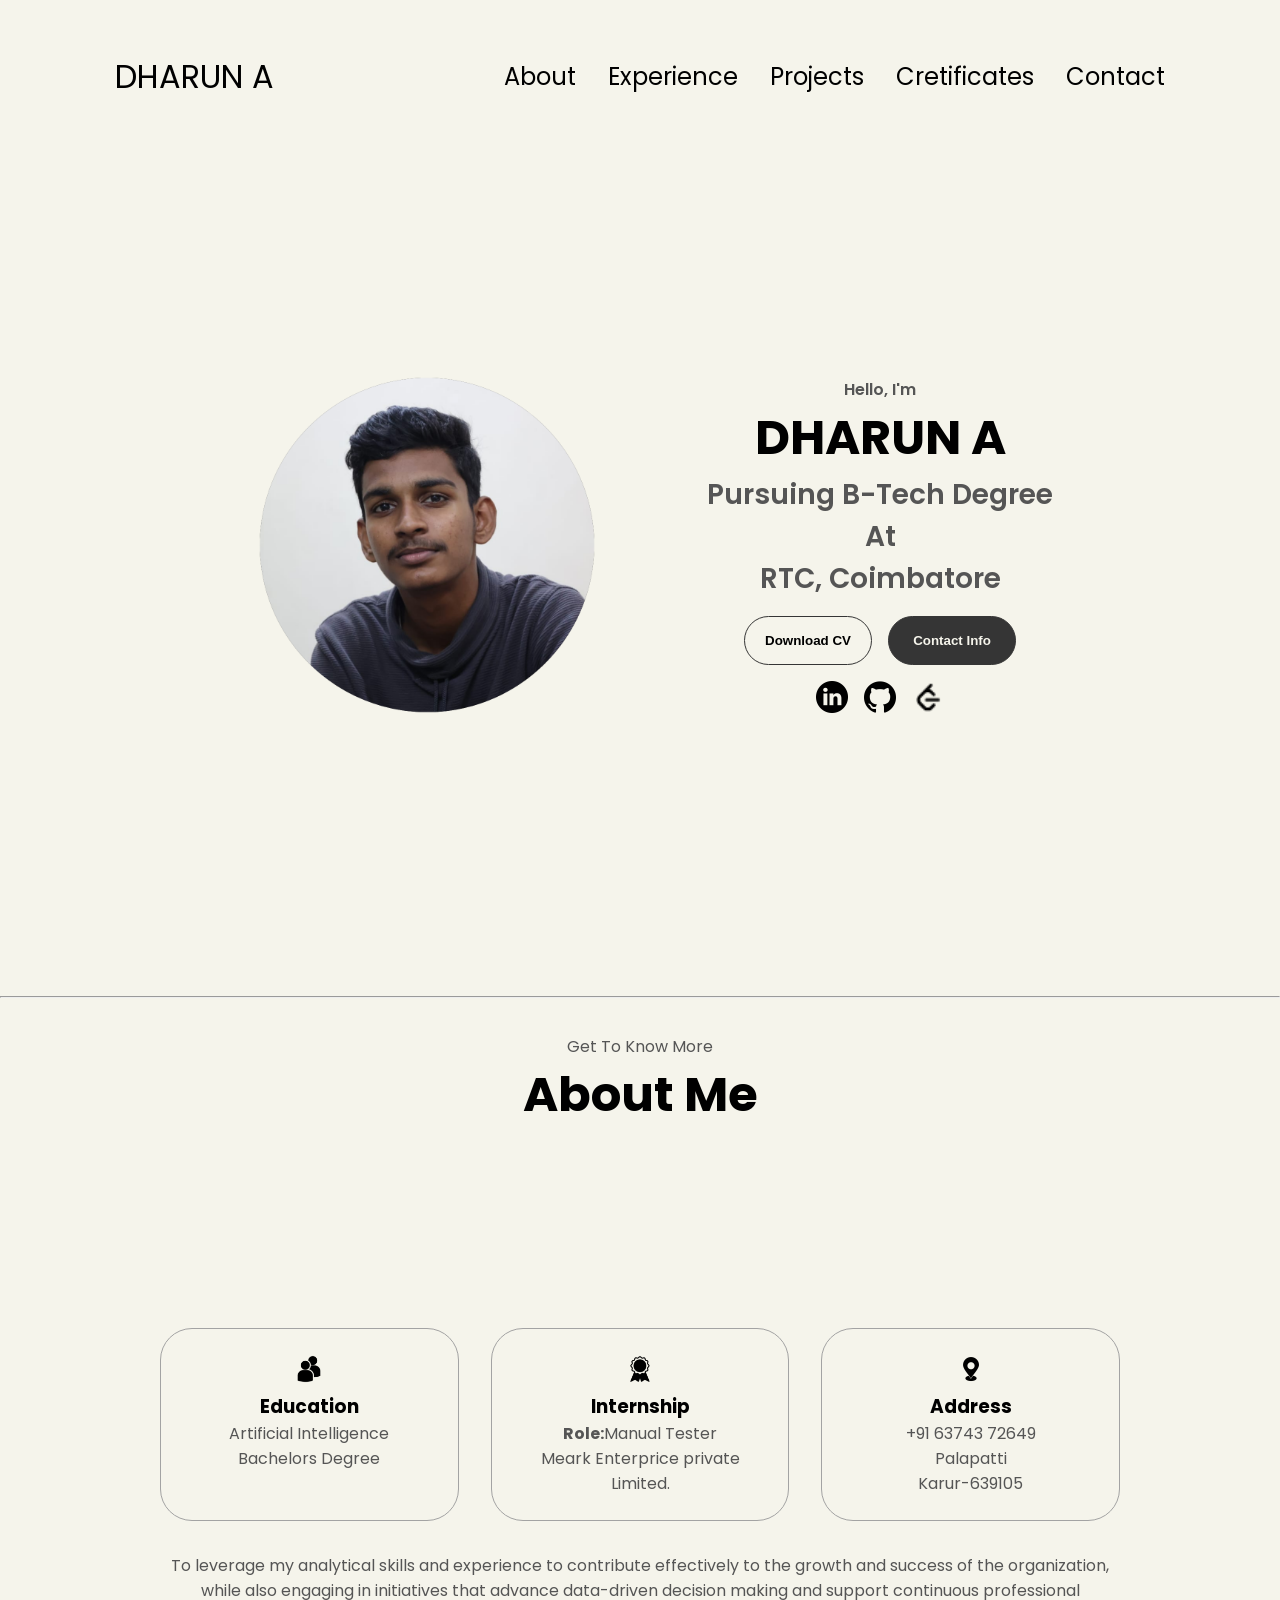
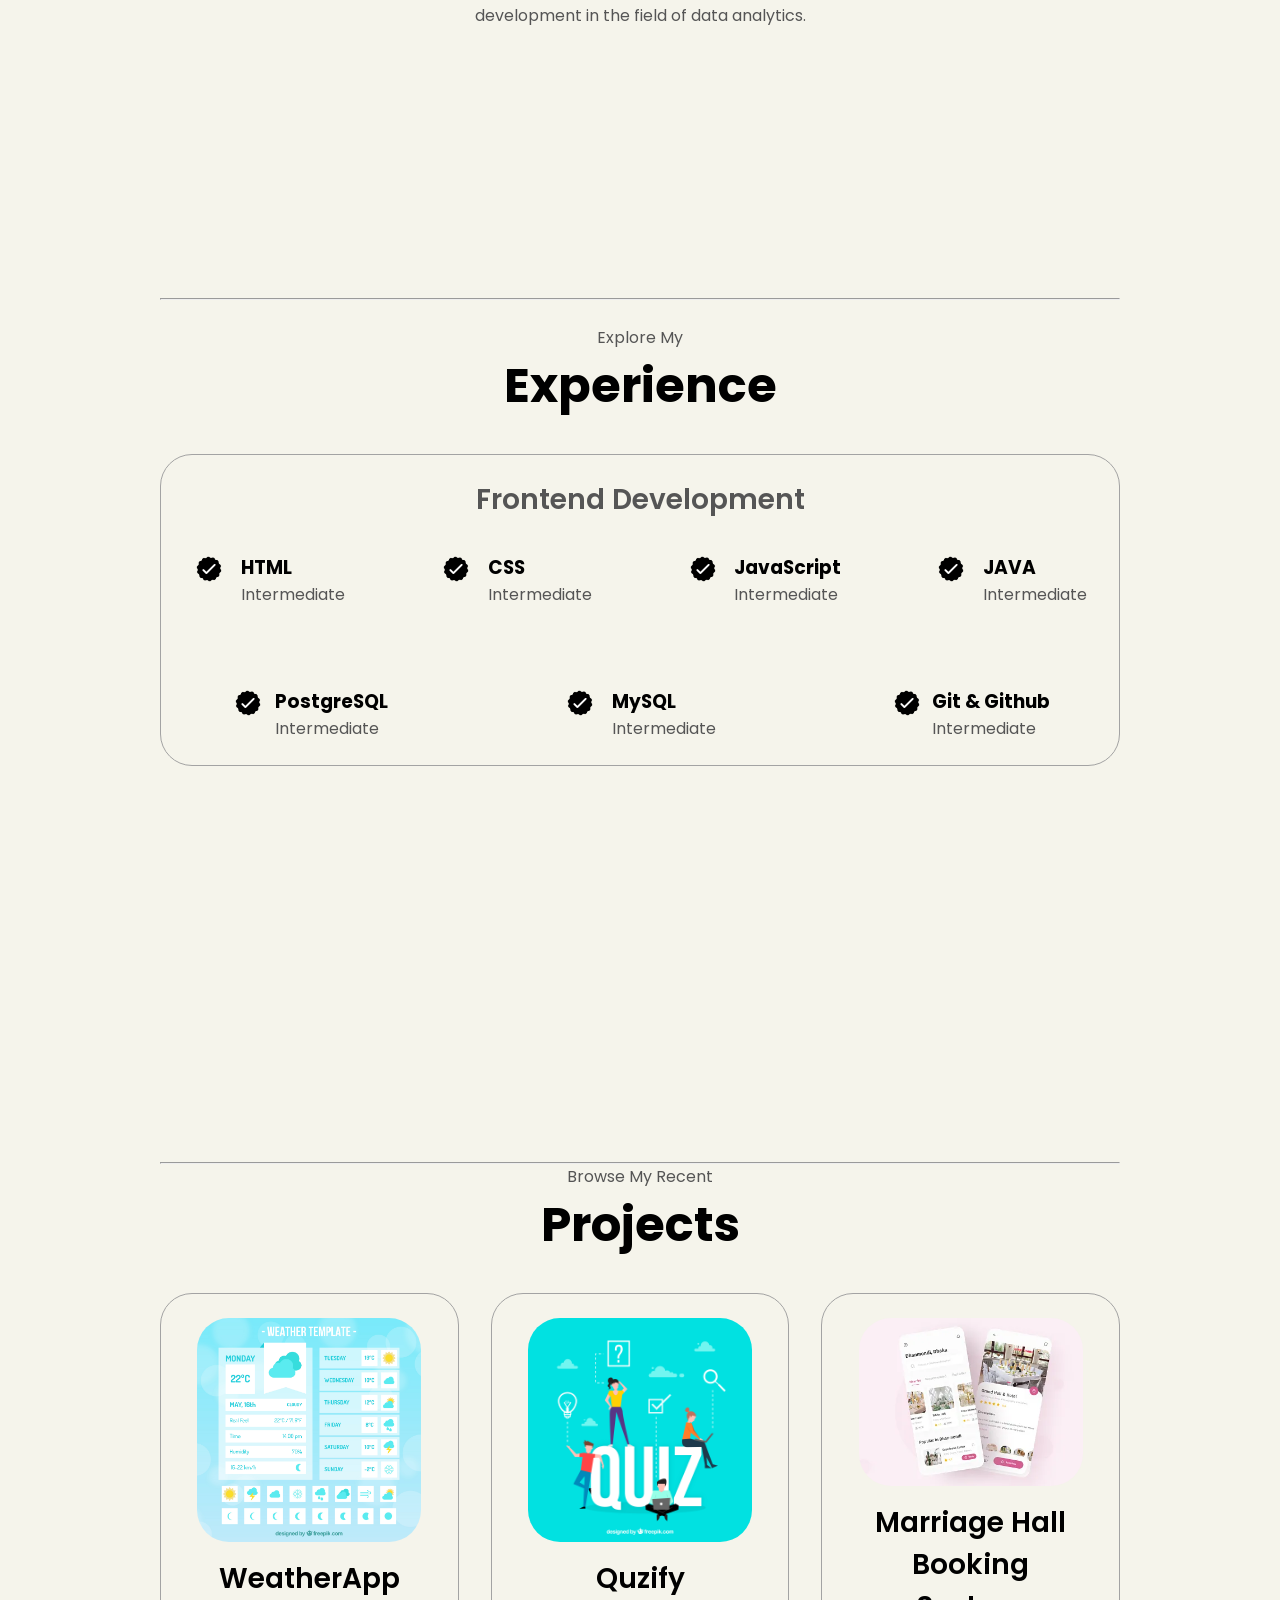
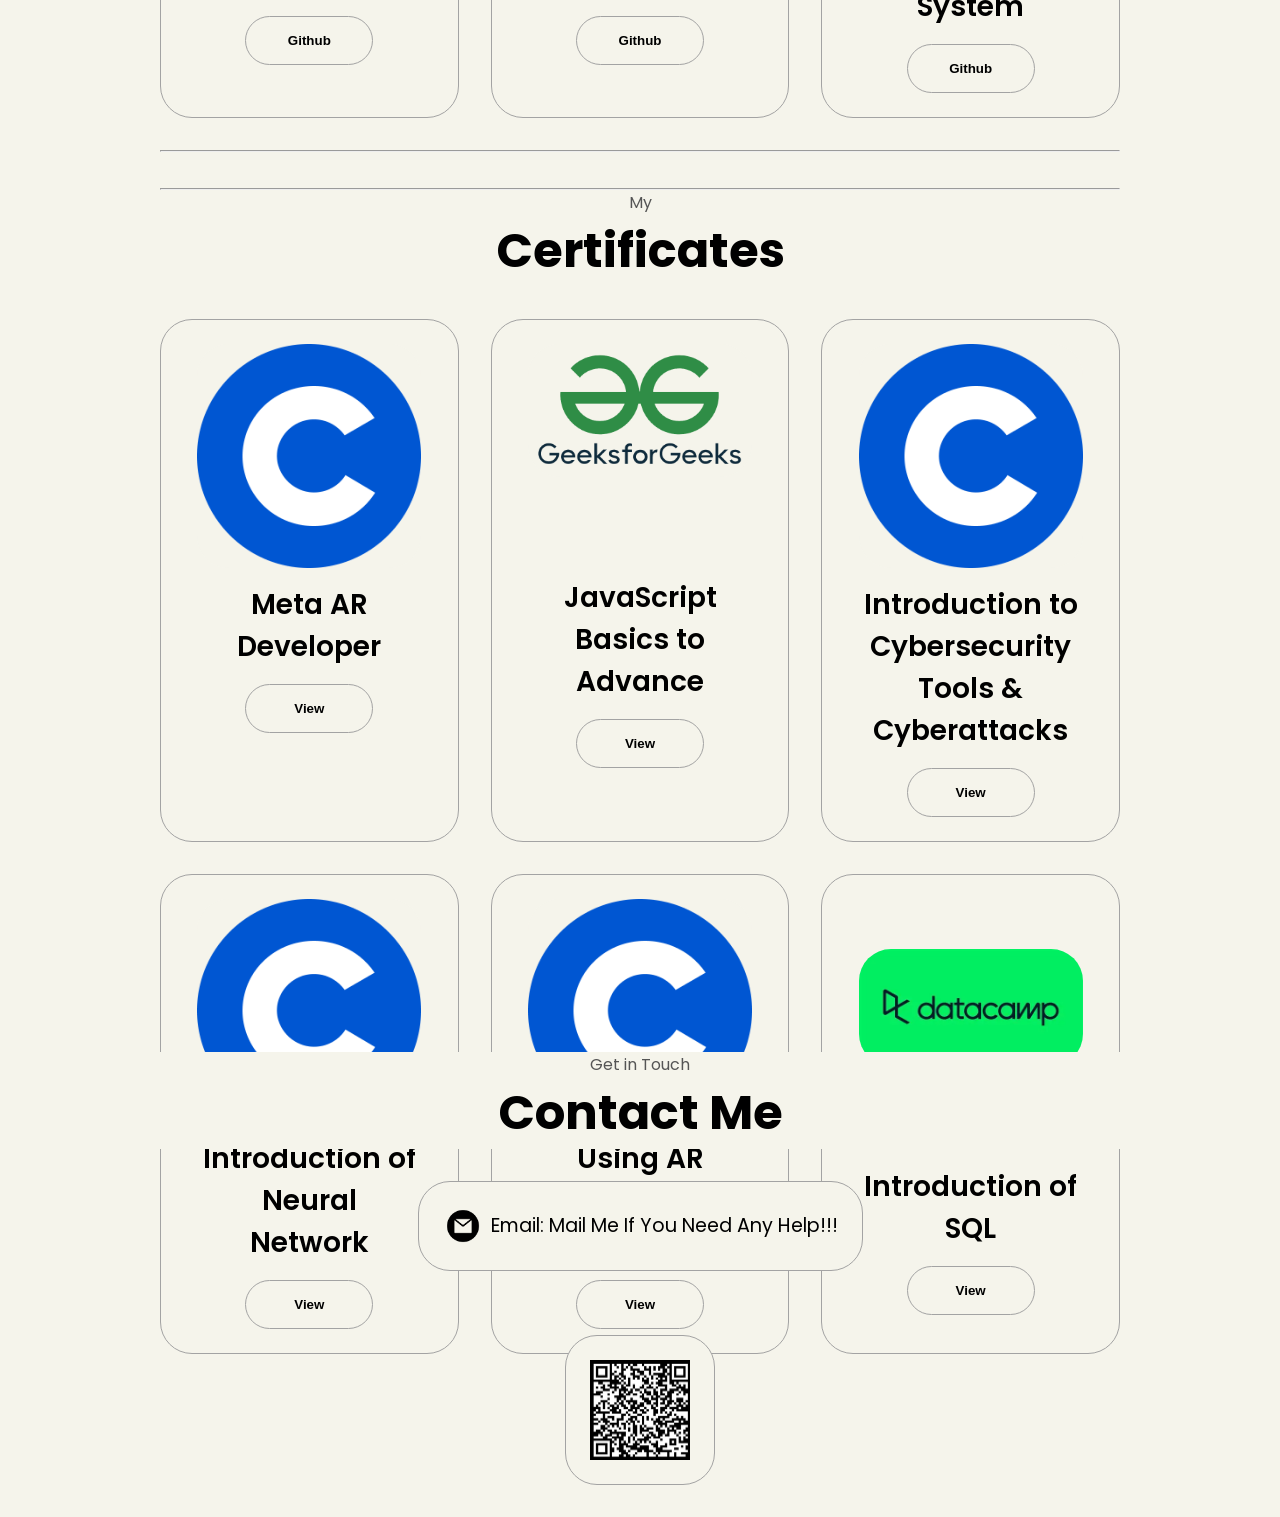
==== commit 200d069f: "Contect details amd address was added" ====
--- a/index.html
+++ b/index.html
@@ -134,6 +134,7 @@
     </section>
     <section id="experience">
       <hr>
+      <br>
       <p class="section__text__p1">Explore My</p>
       <h1 class="title">Experience</h1>
       <div class="experience-details-container">
@@ -419,7 +420,17 @@
             alt="Email icon"
             class="icon contact-icon email-icon"
           />
-          <p><a href="mailto:dharun3344@gmail.com">dharun3344@gmail.com</a></p>
+          <p><a href="https://mail.google.com/mail/?view=cm&fs=1&to=dharun3344@gmail.com">Email: Mail Me If You Need Any Help!!!</a>
+</p>
+        </div>
+      </div>
+      <div class="contact-info-upper-container">
+        <div class="contact-info-container">
+          <img
+            src="./assets/contact-Scanner.jpg"
+            alt="Phone-Number"
+            class="icon contact-icon email-icon"
+          style="width: 100px;height: 100px;"/>
         </div>
       </div>
     </section>
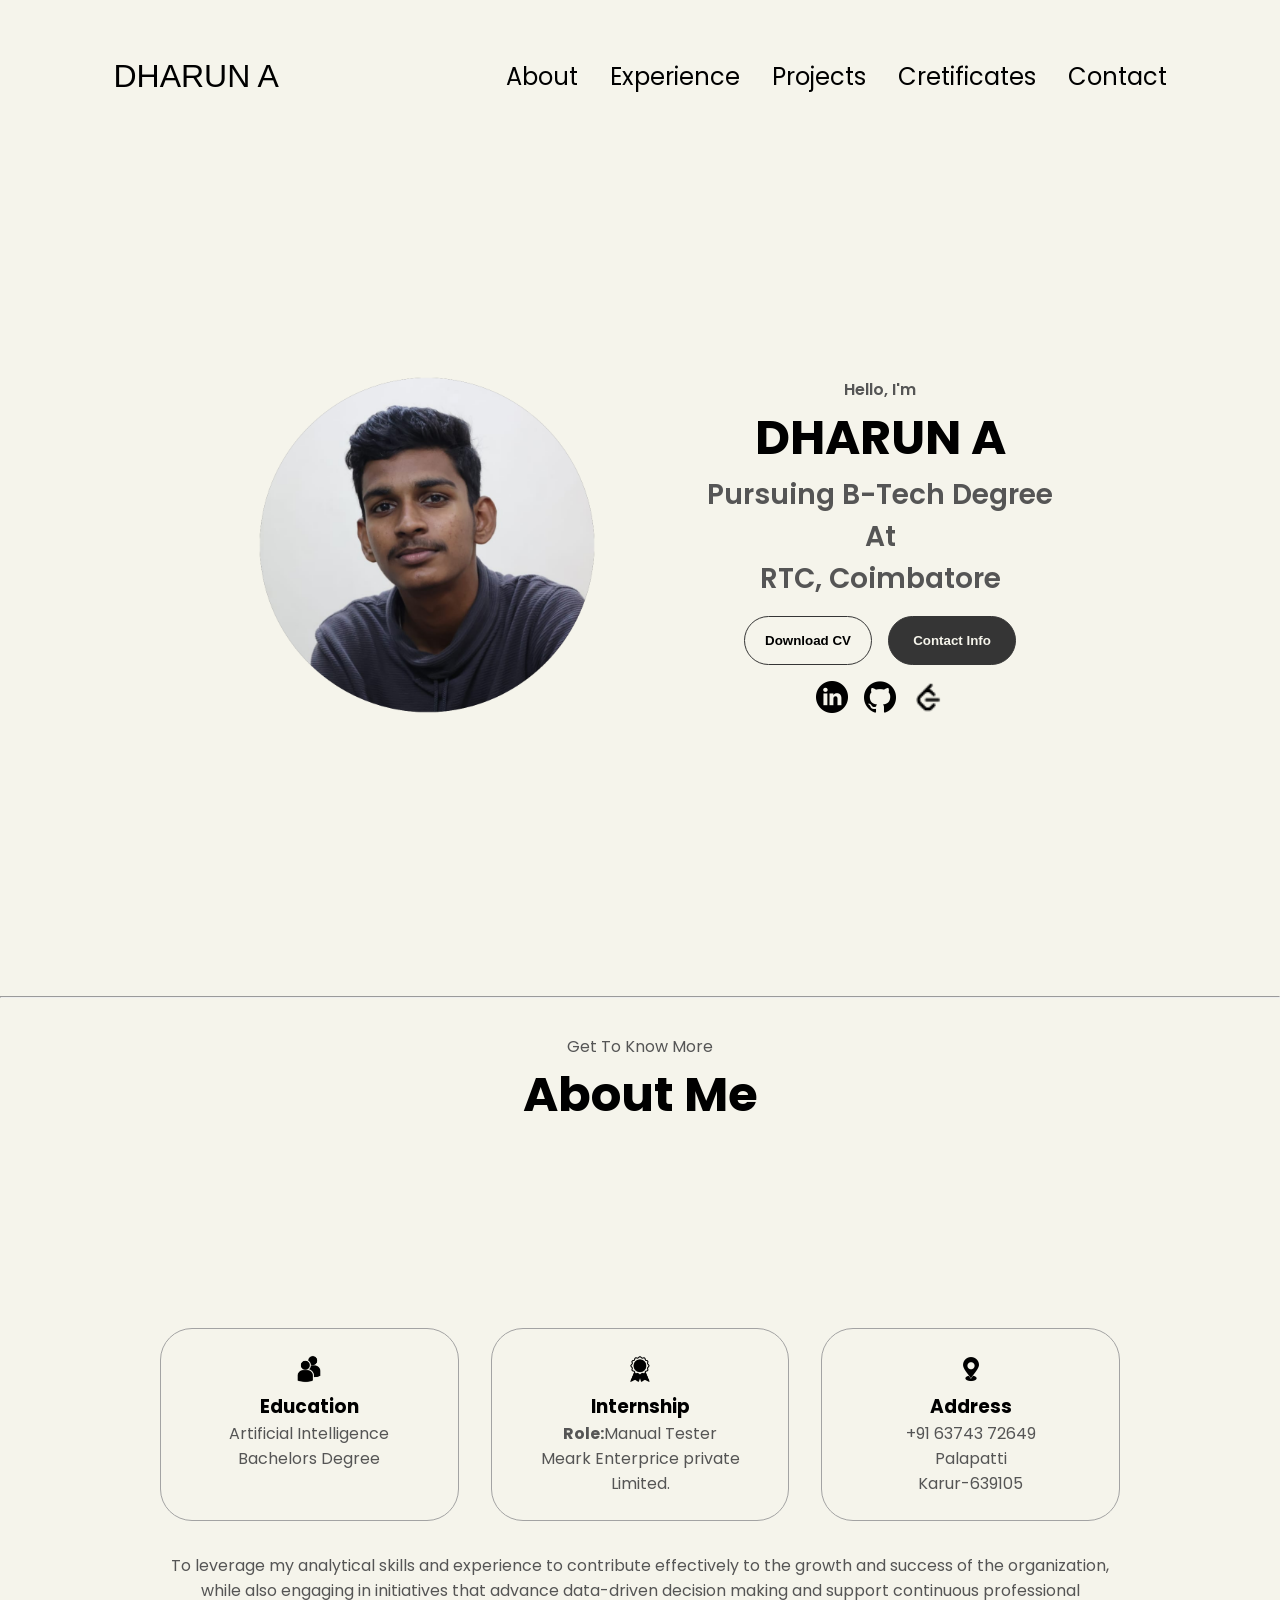
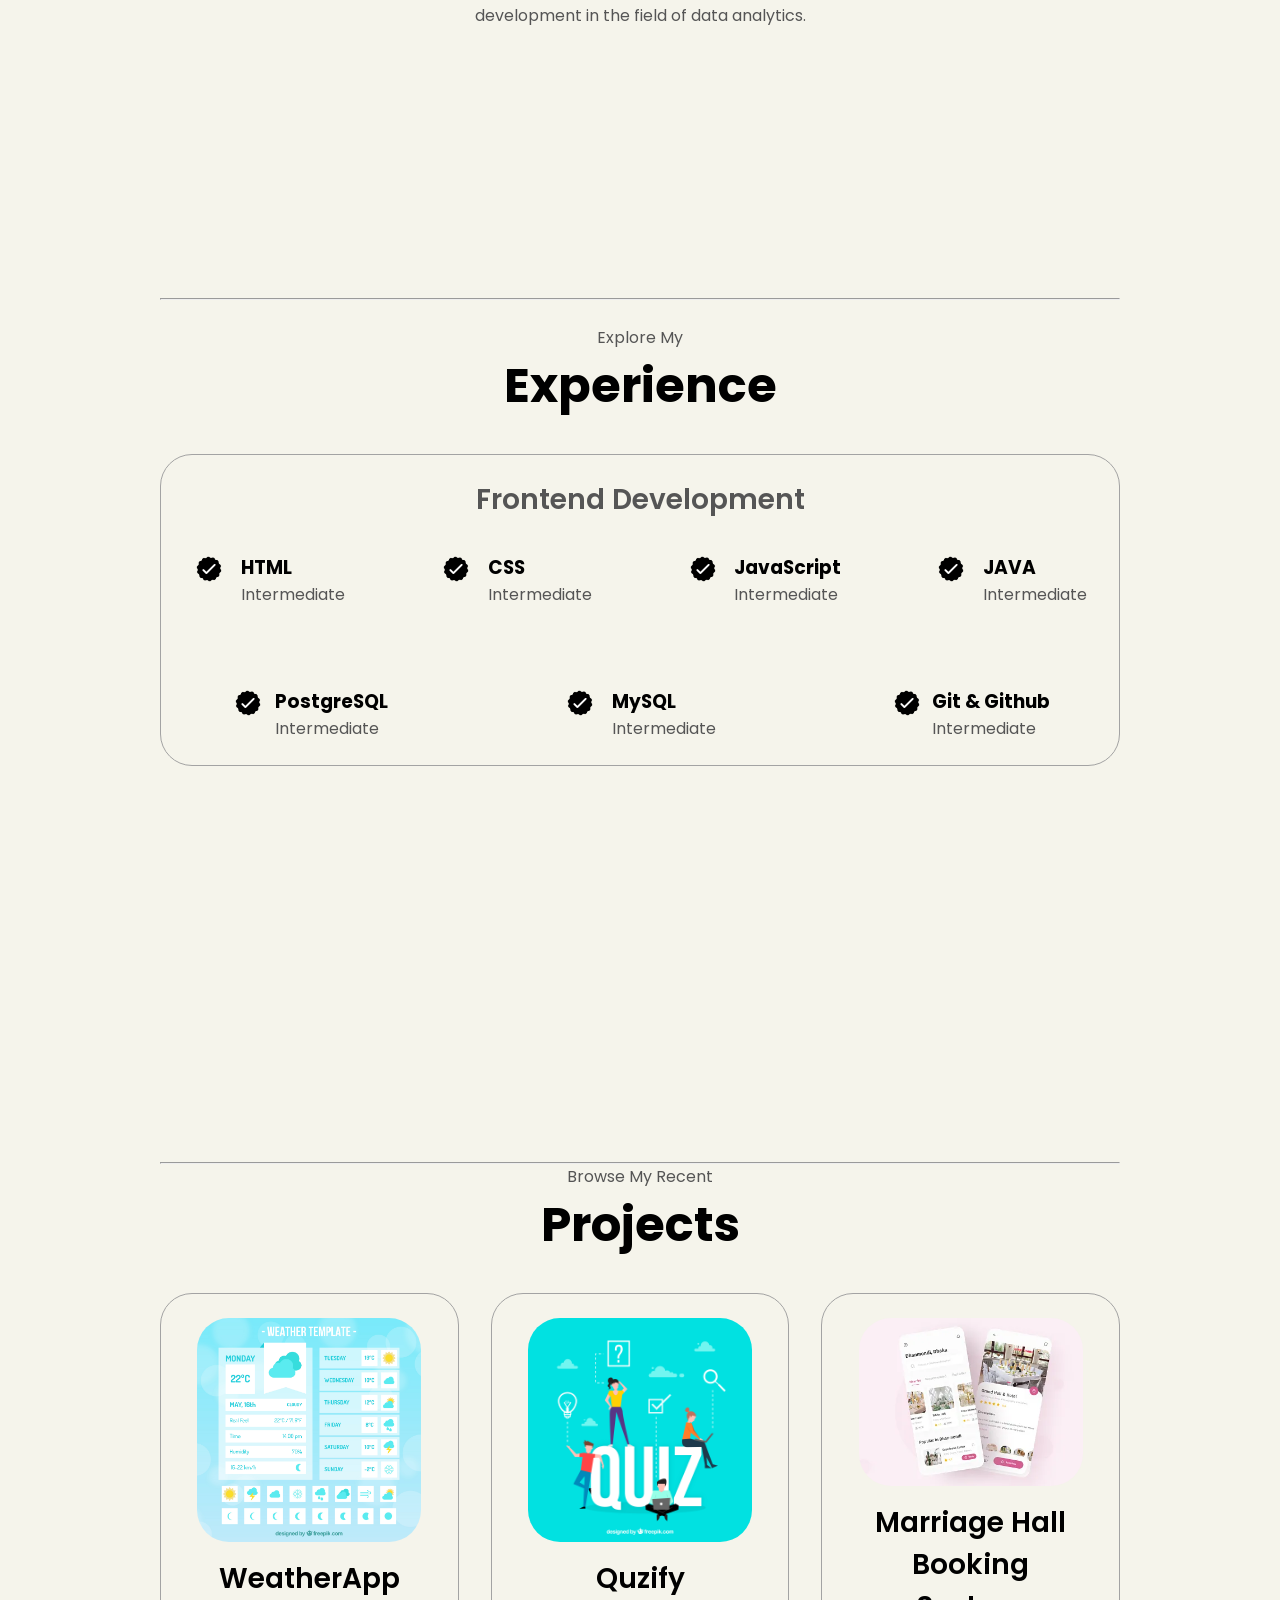
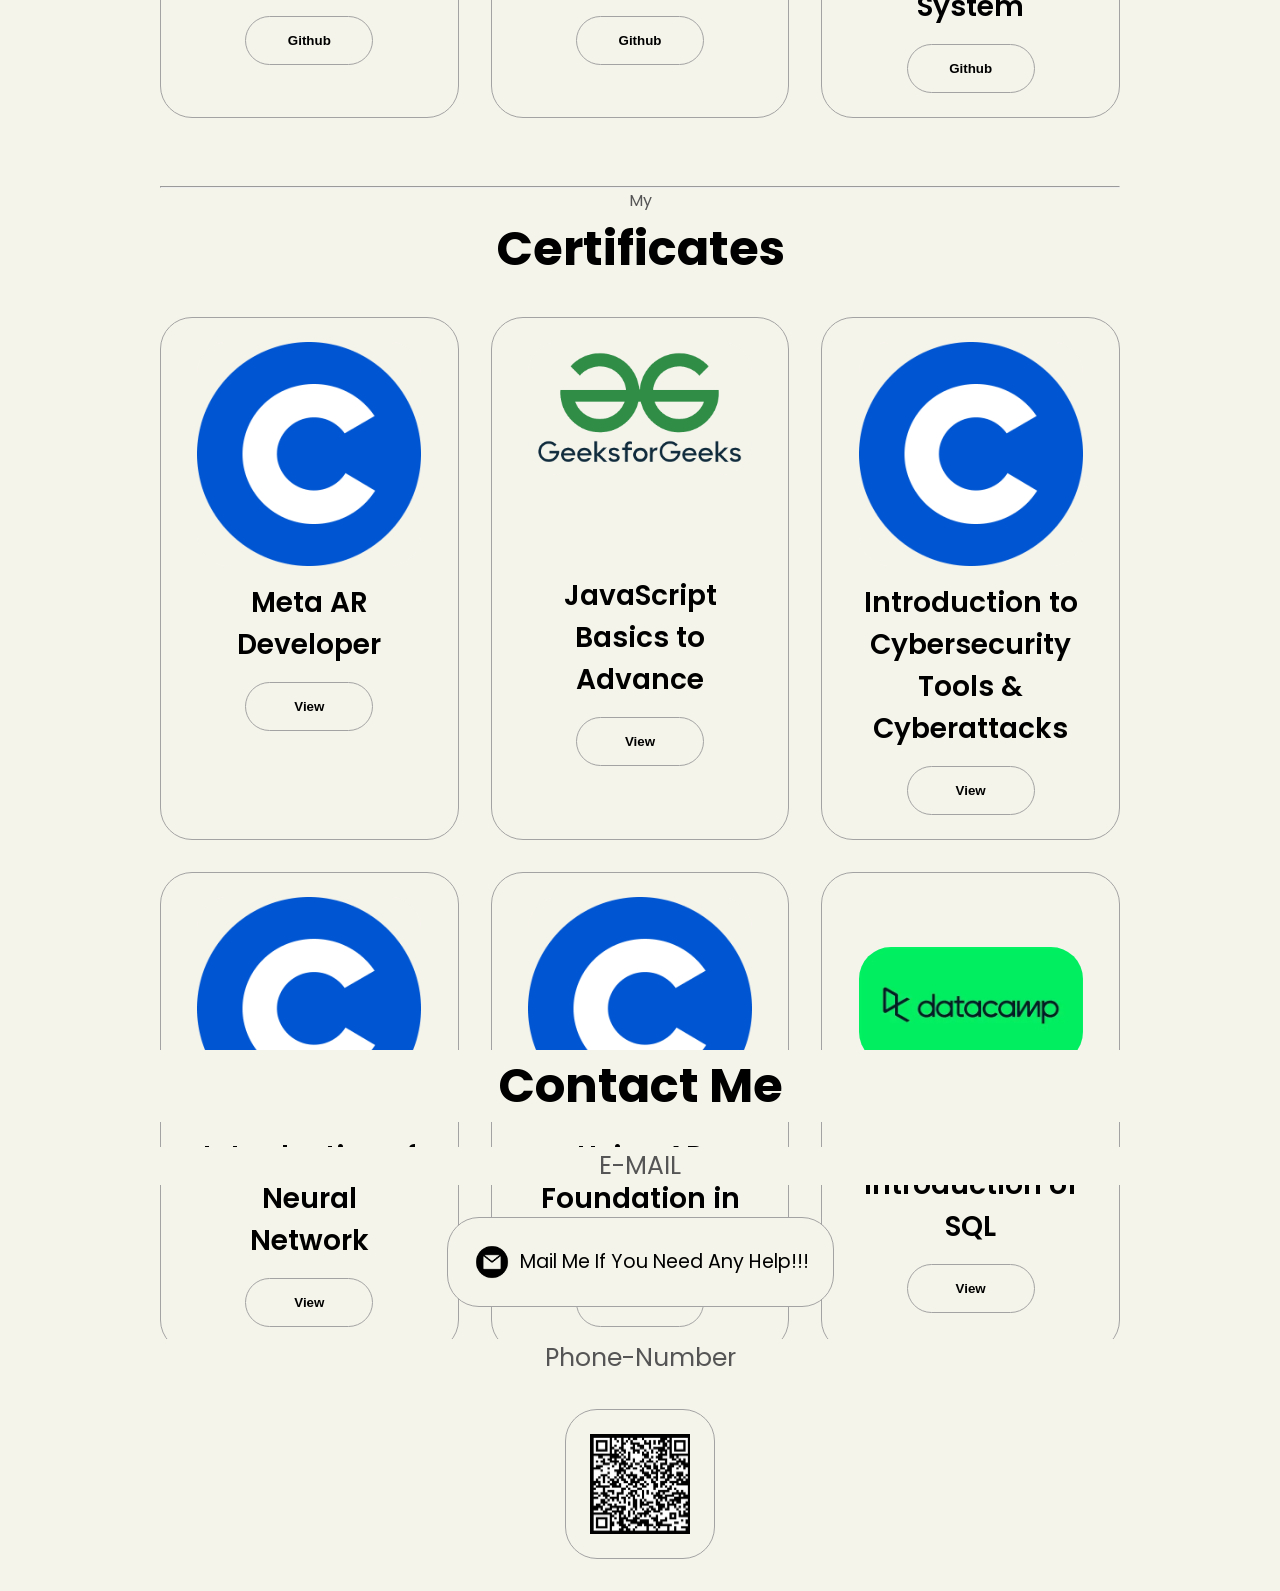
==== commit 59614e02: "Logo Animation was Added" ====
--- a/index.html
+++ b/index.html
@@ -7,6 +7,7 @@
     <title>My Portfolio</title>
     <link rel="stylesheet" href="style.css" />
     <link rel="stylesheet" href="mediaqueries.css" />
+    <link href="https://fonts.cdnfonts.com/css/azonix" rel="stylesheet">
   </head>
   <body>
   <!-- Navigation -->
@@ -287,7 +288,7 @@
           </div>
         </div>
       </div>
-      <hr>
+      <!-- <hr> -->
     </section>
     <!-- Certificate -->
     </section>
@@ -411,19 +412,22 @@
     </section>
     <!-- Content -->
     <section id="contact">
-      <p class="section__text__p1">Get in Touch</p>
+      <!-- <p class="section__text__p1">Get in Touch</p> -->
       <h1 class="title">Contact Me</h1>
+      <br>
+      <p class="section__text__p1 " style="font-size:25px;">E-MAIL</p>
       <div class="contact-info-upper-container">
         <div class="contact-info-container">
+
           <img
             src="./assets/email.png"
             alt="Email icon"
             class="icon contact-icon email-icon"
           />
-          <p><a href="https://mail.google.com/mail/?view=cm&fs=1&to=dharun3344@gmail.com">Email: Mail Me If You Need Any Help!!!</a>
-</p>
-        </div>
-      </div>
+          <p><a href="https://mail.google.com/mail/?view=cm&fs=1&to=dharun3344@gmail.com">Mail Me If You Need Any Help!!!</a></p>
+        </div>
+      </div>
+      <p class="section__text__p1"style="font-size:25px;">Phone-Number</p>
       <div class="contact-info-upper-container">
         <div class="contact-info-container">
           <img
--- a/style.css
+++ b/style.css
@@ -67,10 +67,22 @@
 
 .logo {
   font-size: 2rem;
-}
-
+  font-family: 'Azonix', sans-serif;
+  transition: color 0.3s ease;
+  font-display: swap;
+}
+/* Hover animation */
 .logo:hover {
   cursor: default;
+    animation: colorChange 3s infinite;
+}
+/* Keyframes with your chosen colors */
+@keyframes colorChange {
+  0%   { color: #ff0000; }   
+  25%  { color: #00ff00; }   
+  50%  { color: #0000ff; }   
+  75%  { color: #ff00ff; }   
+  100% { color: #ff0000; }   
 }
 
 /* HAMBURGER MENU */
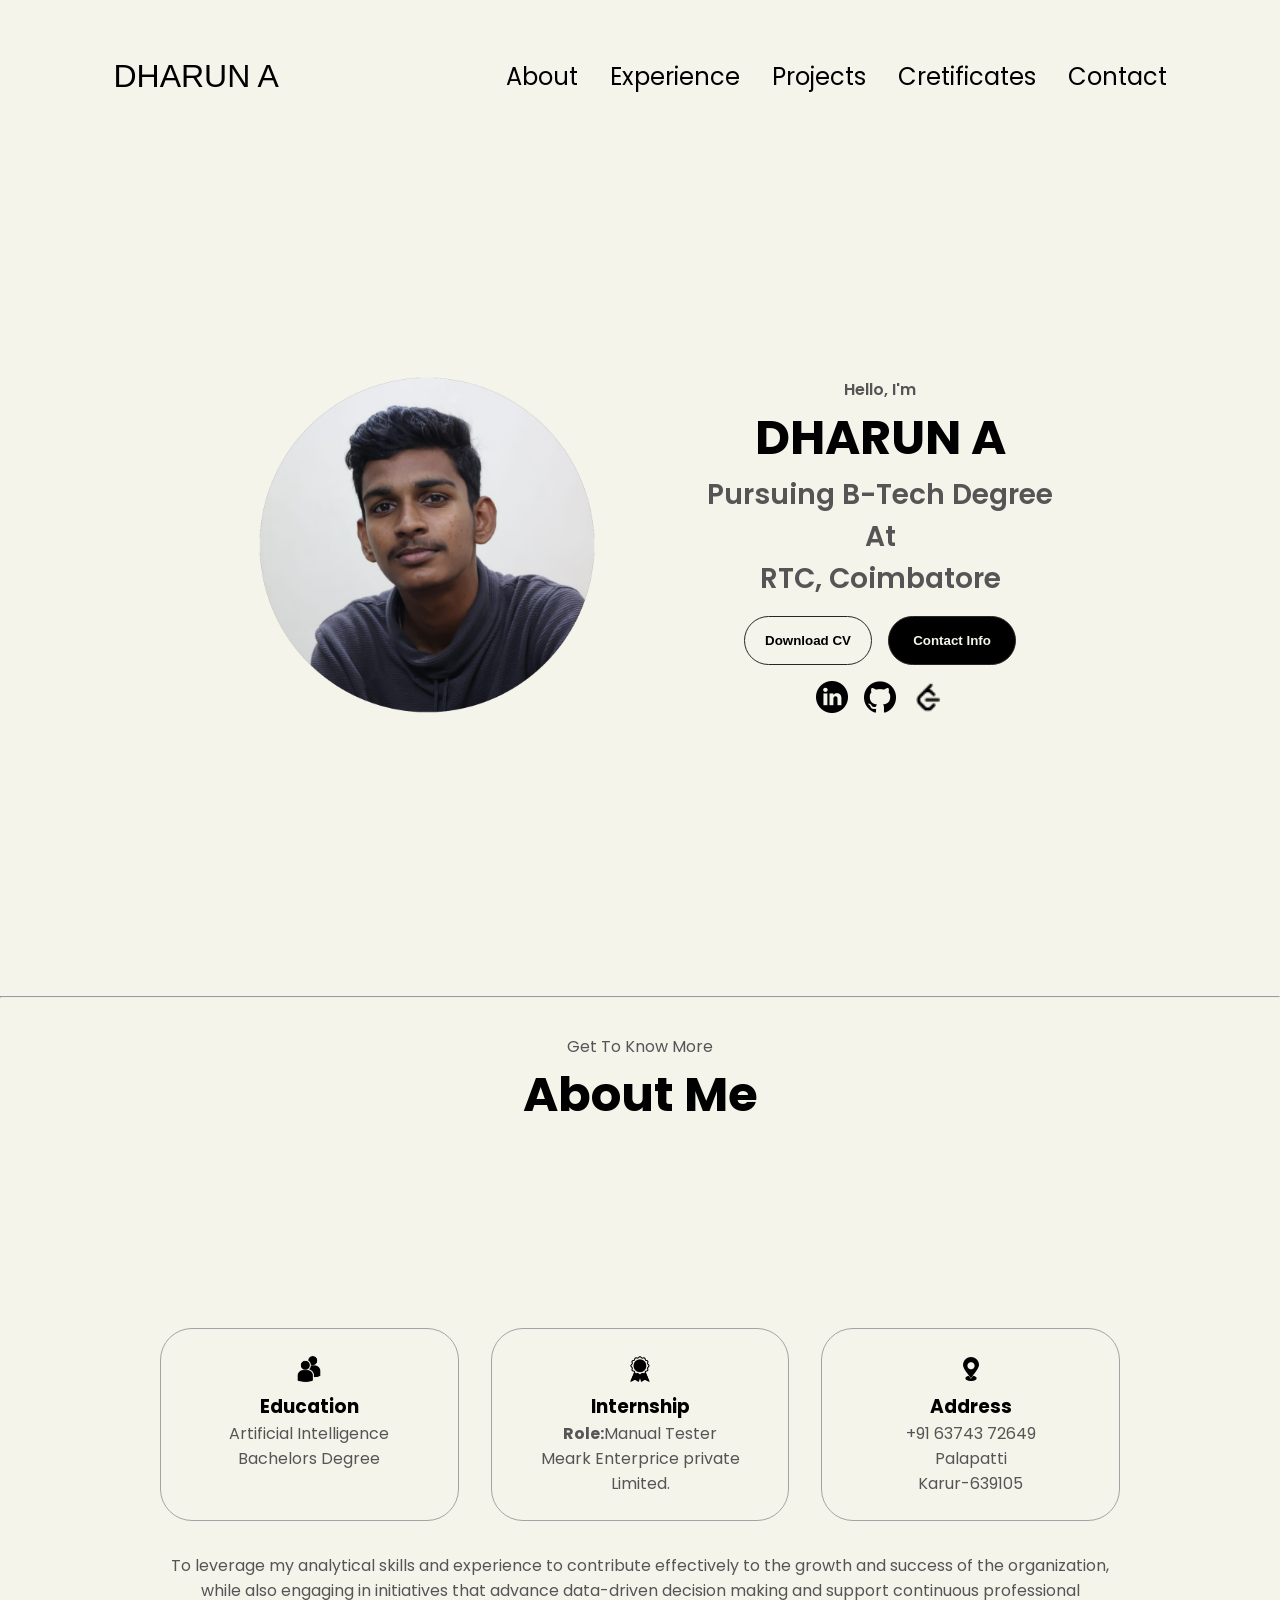
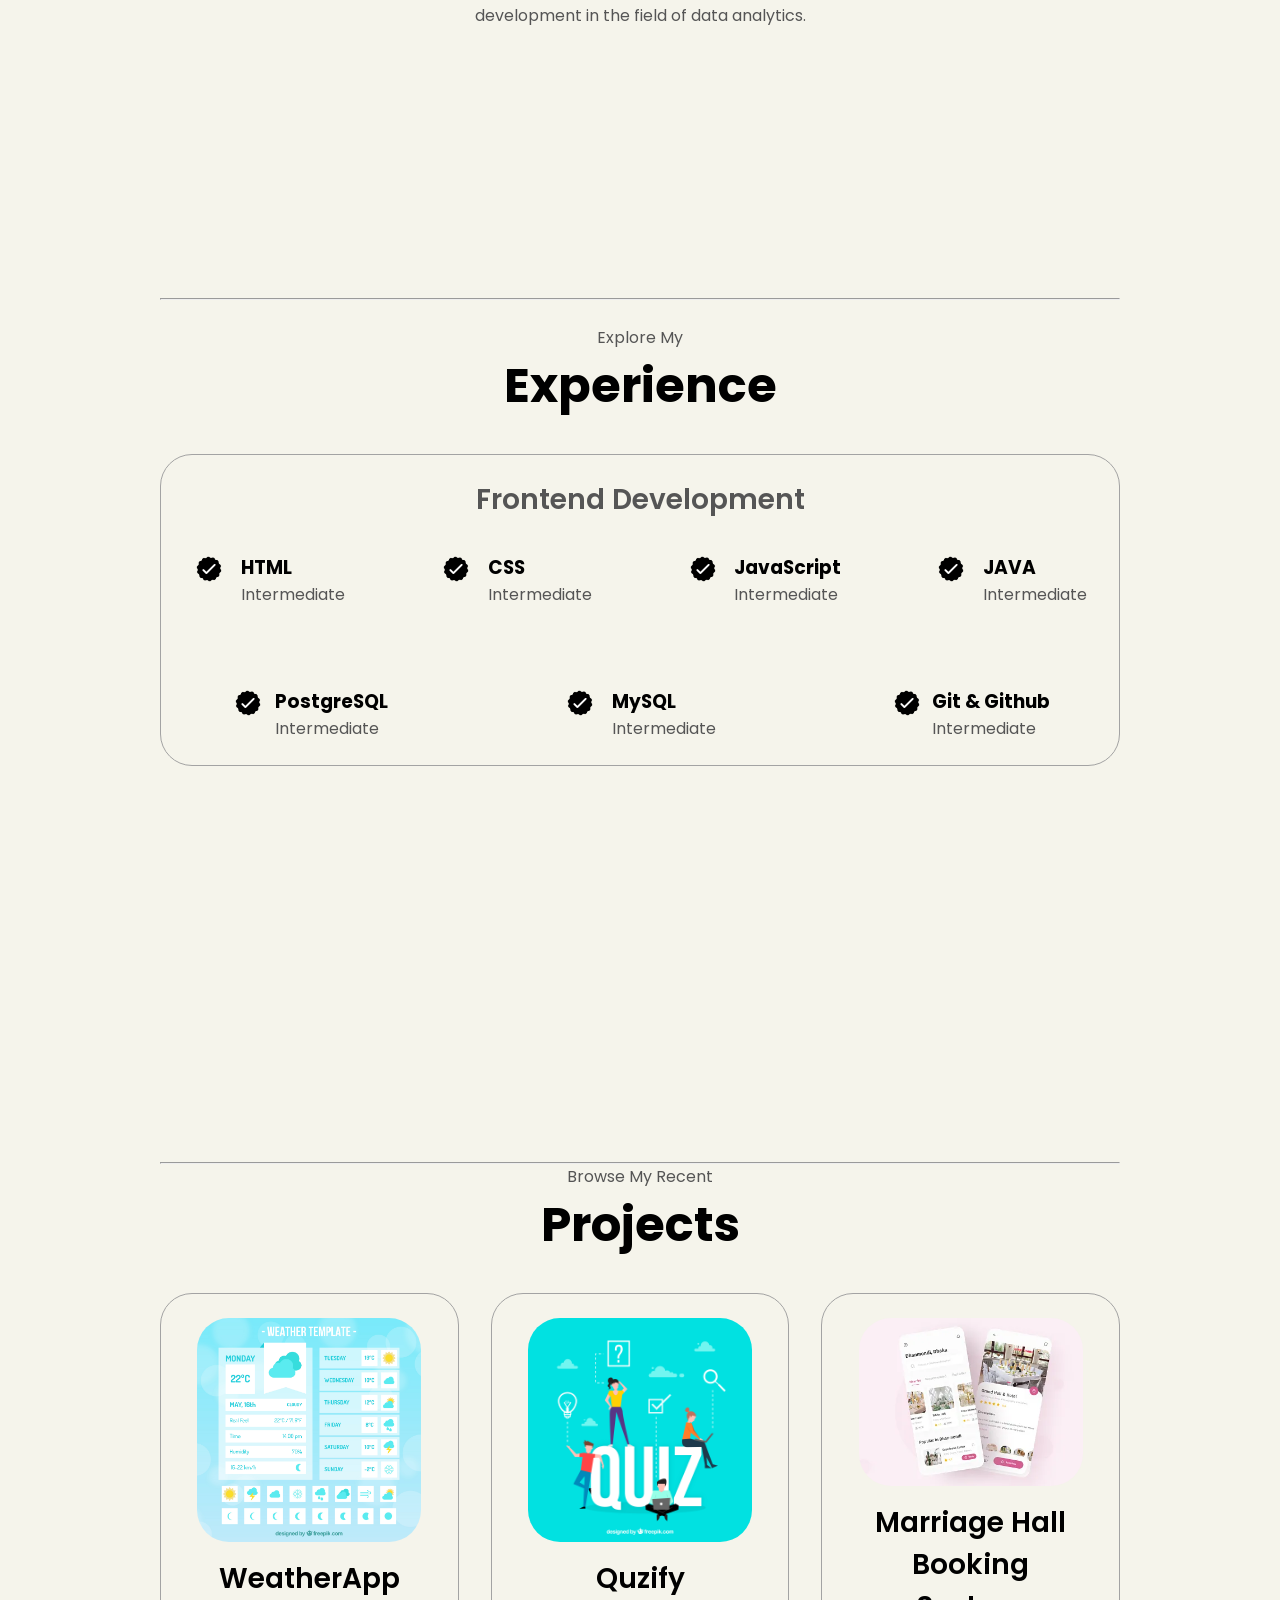
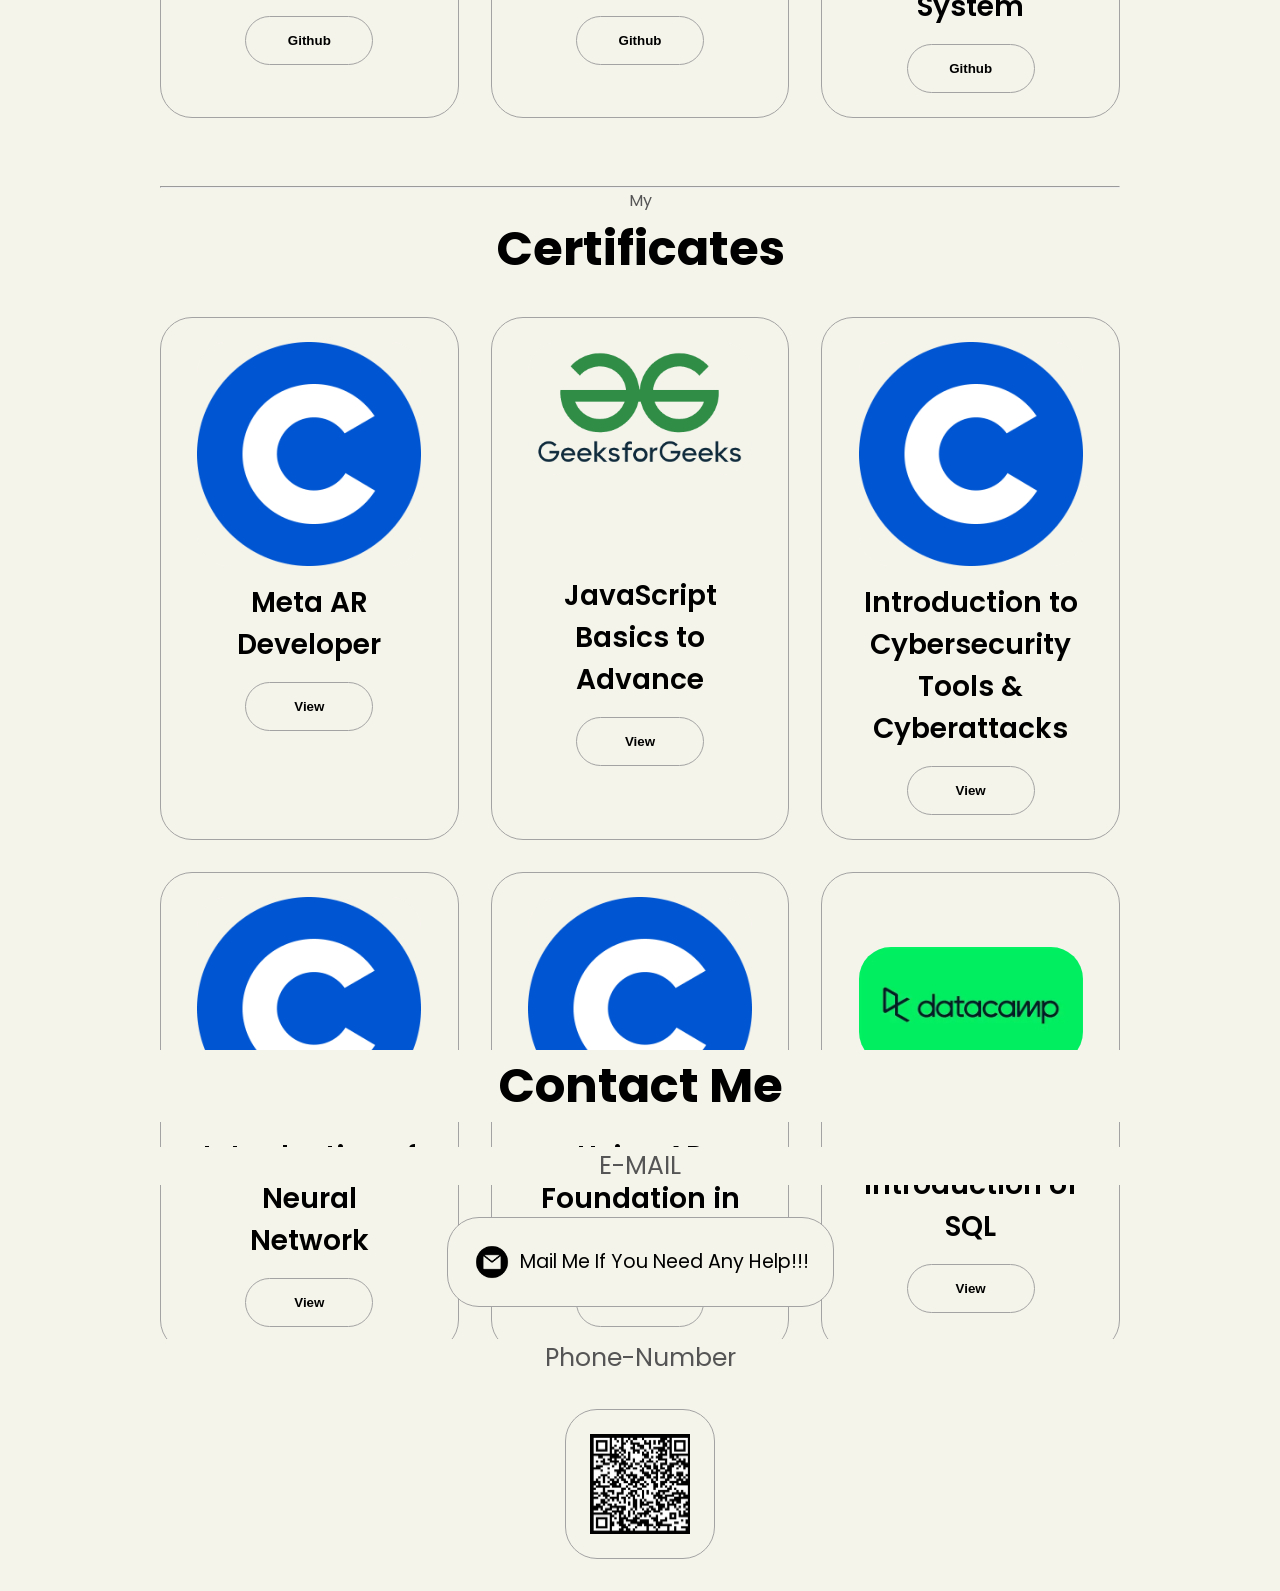
==== commit 54c6e058: "pre final changes" ====
--- a/index.html
+++ b/index.html
@@ -310,7 +310,7 @@
             <div class="btn-container">
               <button
                 class="btn btn-color-2 project-btn"
-                onclick="window.location.href='😊'"
+                onclick="window.location.href='https://drive.google.com/file/d/11LL-xVZBIqQaSWA3O-vSbIEbL0UY9bQC/view?usp=drive_link'"
               >
                 View
               </button>
@@ -328,7 +328,7 @@
             <div class="btn-container">
               <button
                 class="btn btn-color-2 project-btn"
-                onclick="location.href='😊'"
+                onclick="location.href='https://drive.google.com/file/d/145fTGpU12o0ATt7eIC5EfXcoOPYbgbH_/view?usp=drive_link'"
               >
                 View
               </button>
@@ -346,7 +346,7 @@
             <div class="btn-container">
               <button
                 class="btn btn-color-2 project-btn"
-                onclick="location.href='😊'"
+                onclick="location.href='https://drive.google.com/file/d/1GyLu6k1b41oGxI5bs9-JN6dLI-kDr5p1/view?usp=drive_link'"
               >
                 View
             </button>
@@ -364,7 +364,7 @@
             <div class="btn-container">
               <button
                 class="btn btn-color-2 project-btn"
-                onclick="location.href='😊'"
+                onclick="location.href='https://drive.google.com/file/d/1mZZZdDVbd3tOPlguV4X_yTT5TwElXucC/view?usp=drive_link'"
               >
                 View
             </button>
@@ -382,7 +382,7 @@
             <div class="btn-container">
               <button
                 class="btn btn-color-2 project-btn"
-                onclick="location.href='😊'"
+                onclick="location.href='https://drive.google.com/file/d/1MDu9-glen76PXIkgDP6Q-xJQesqnU7Oi/view?usp=drive_link'"
               >
                 View
             </button>
@@ -400,7 +400,7 @@
             <div class="btn-container">
               <button
                 class="btn btn-color-2 project-btn"
-                onclick="location.href='https://github.com/DHARUN033/MarriageHallBookingPage.git'"
+                onclick="location.href='https://drive.google.com/file/d/1hpjxlsuOZvIEN-HrtN7cnyiu7Oh8SIDM/view?usp=drive_link'"
               >
                 View
             </button>
--- a/style.css
+++ b/style.css
@@ -250,7 +250,7 @@
 
 .btn-color-1,
 .btn-color-2 {
-  border: rgb(53, 53, 53) 0.1rem solid;
+  border: rgb(39, 38, 38) 0.1rem solid;
 }
 
 .btn-color-1:hover,
@@ -260,7 +260,7 @@
 
 .btn-color-1,
 .btn-color-2:hover {
-  background: rgb(53, 53, 53);
+  background: rgb(0, 0, 0);
   color: #F5F4EB;
 }
 
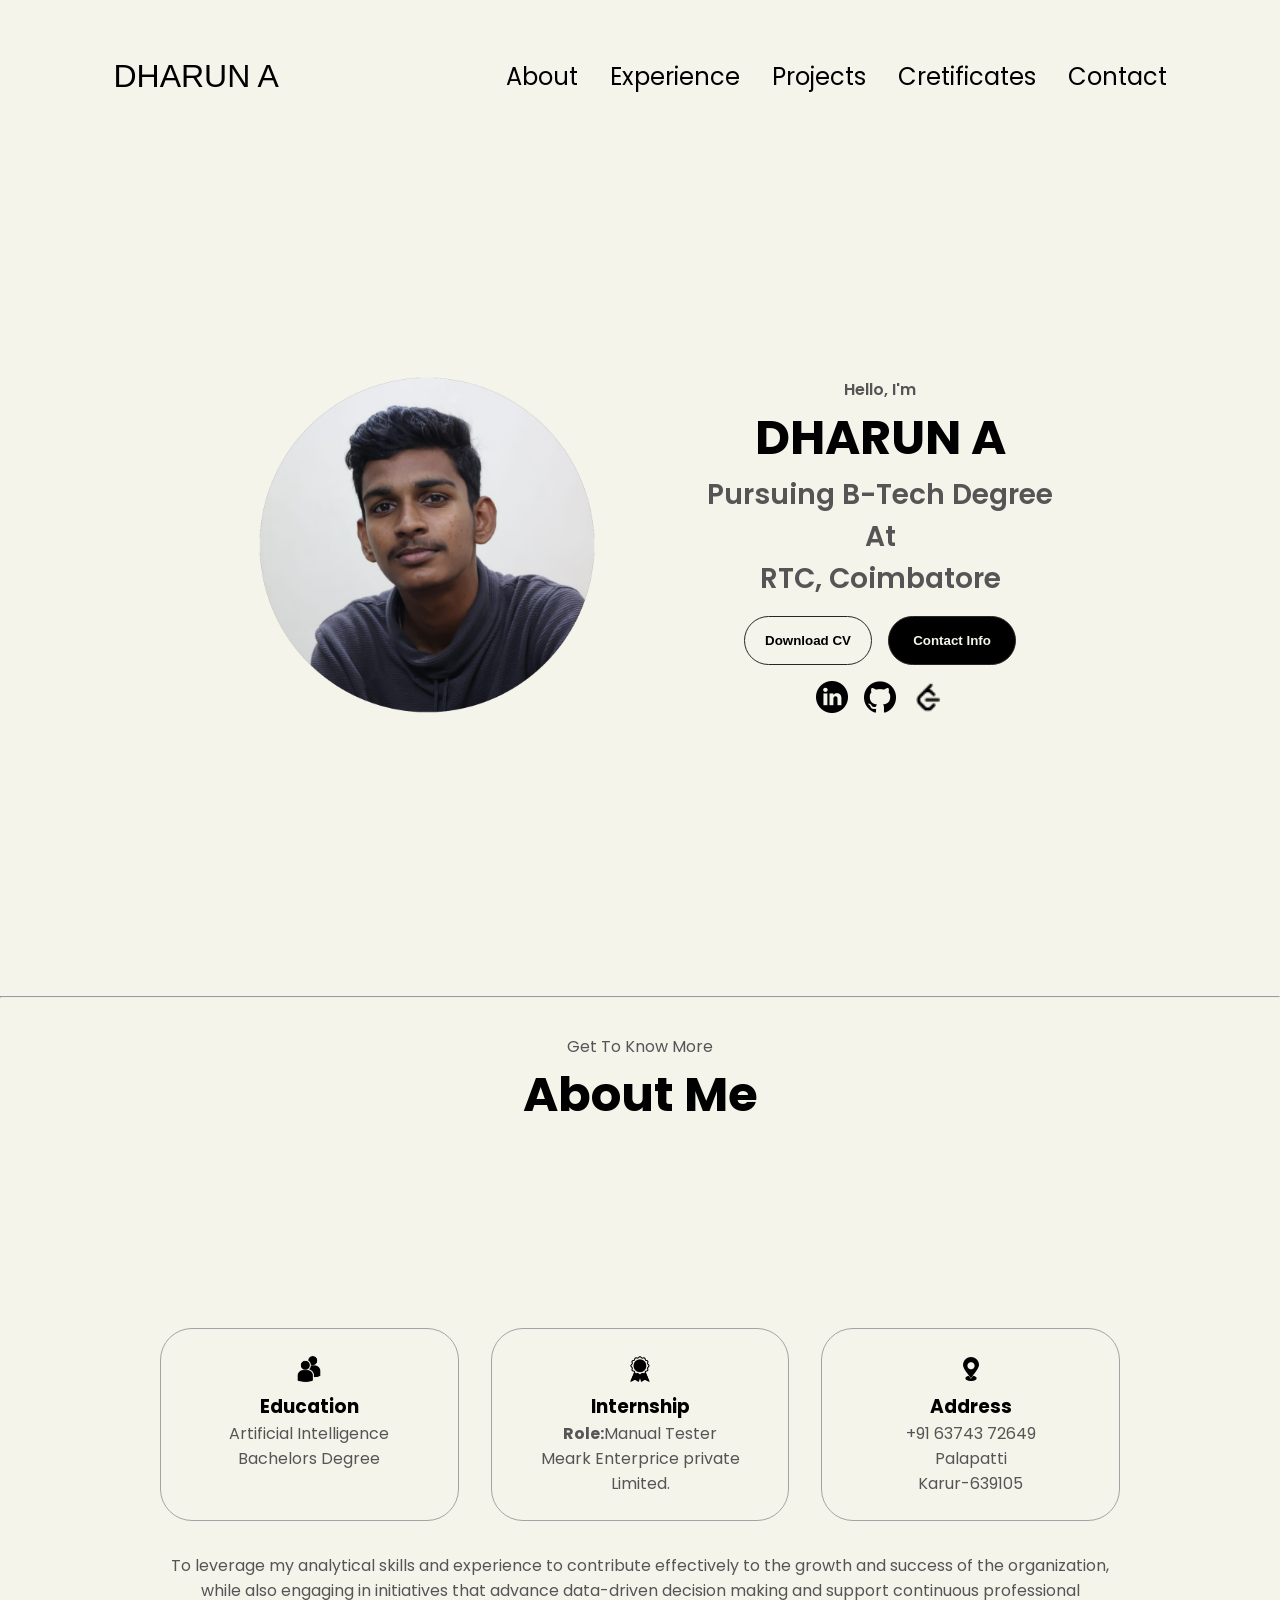
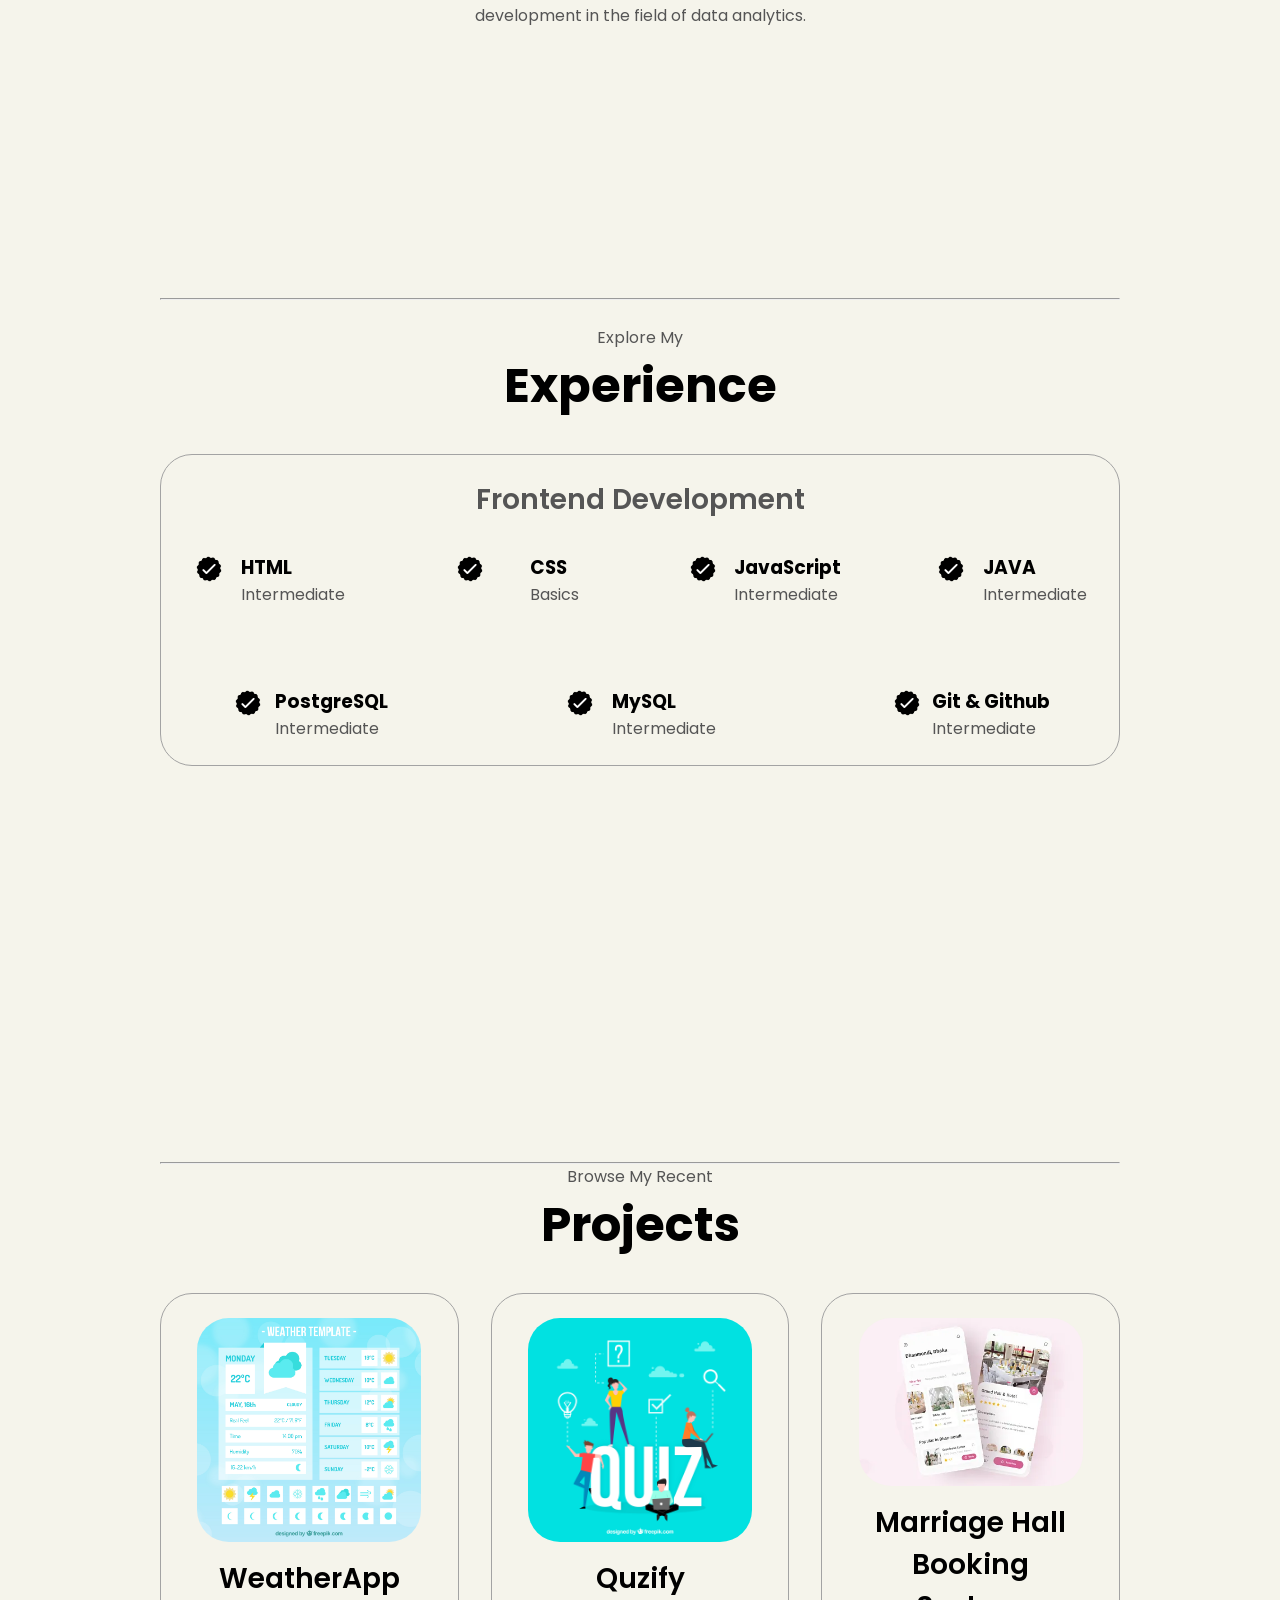
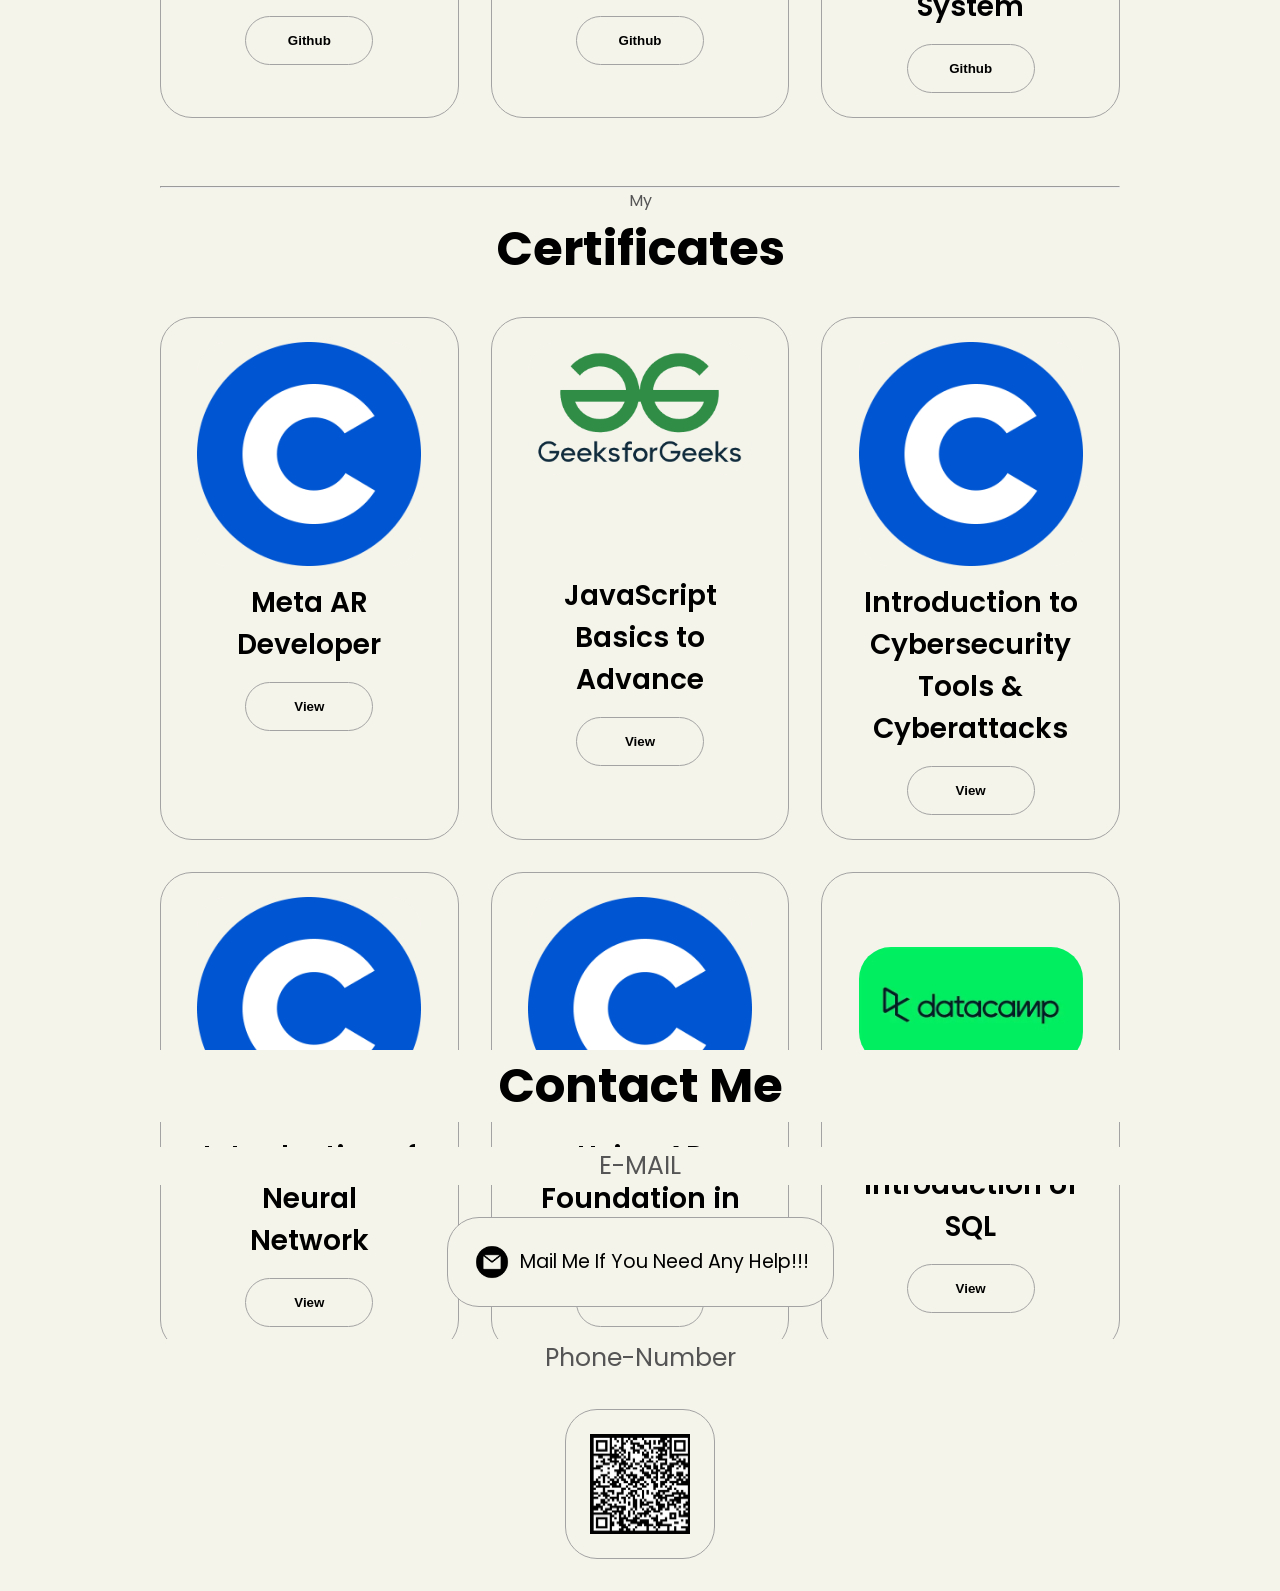
==== commit 533a5e58: "completed" ====
--- a/index.html
+++ b/index.html
@@ -66,7 +66,7 @@
             src="./assets/linkedin.png"
             alt="My LinkedIn profile"
             class="icon"
-            onclick="location.href='https://linkedin.com/in/dharun-a-2475b5290'"
+            onclick="location.href='https://linkedin.com/in/dharun-a-2475b5290'"target="_blank"
           />
           <img
             src="./assets/github.png"
@@ -162,7 +162,7 @@
                 />
                 <div>
                   <h3>CSS</h3>
-                  <p>Intermediate</p>
+                  <p>Basics</p>
                 </div>
               </article>
               <article>
